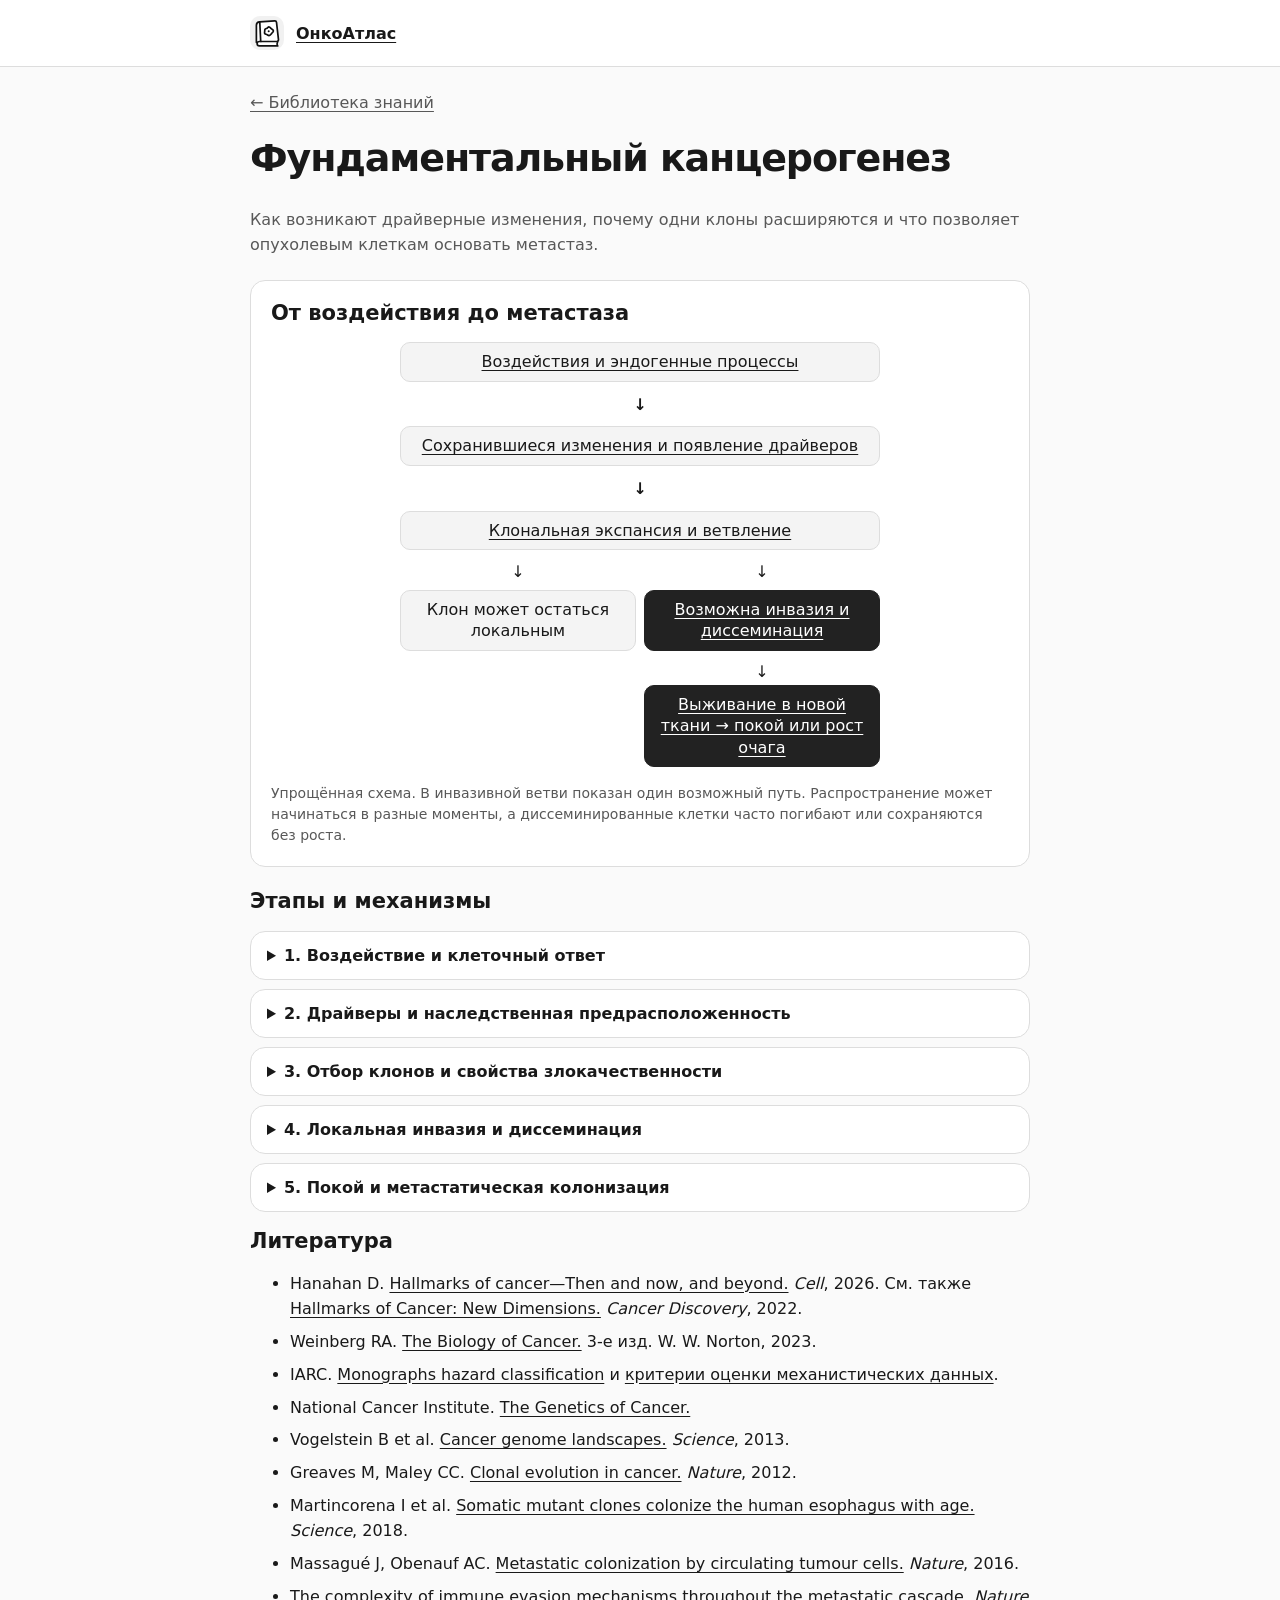
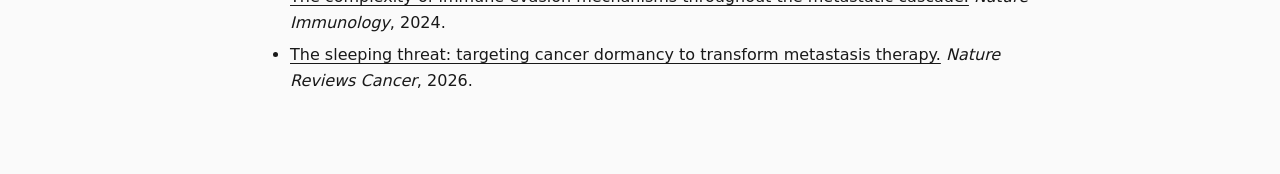
==== carcinogenesis.html @ 02eb1ab1 "Add a visual foundational carcinogenesis module" ====
<!doctype html>
<html lang="ru">
<head>
  <meta charset="utf-8">
  <meta name="viewport" content="width=device-width, initial-scale=1">
  <title>Фундаментальный канцерогенез — ОнкоАтлас</title>
  <link rel="icon" type="image/svg+xml" href="./atlas-icon.svg">
  <style>
    :root{font-family:Inter,system-ui,-apple-system,Arial,sans-serif;background:#fafafa;color:#191919}
    *{box-sizing:border-box}
    body{margin:0}
    a{color:inherit;text-underline-offset:3px}
    header{background:#fff;border-bottom:1px solid #ddd}
    header div,main{width:min(820px,100%);margin:auto;padding:16px 20px}
    header div{display:flex;align-items:center;gap:12px;font-weight:750}
    main{padding-top:26px;padding-bottom:64px}
    h1{font-size:clamp(27px,5vw,38px);line-height:1.15;letter-spacing:-.03em}
    h2{font-size:21px}
    p,li{line-height:1.6}
    .back,.muted,figcaption{color:#585858}
    figure,details{background:#fff;border:1px solid #ddd;border-radius:15px}
    figure{margin:22px 0;padding:20px}
    figure h2{margin-top:0}
    .path,.branches{list-style:none;margin:0;padding:0;display:grid;justify-items:center;gap:10px}
    .path>li{width:min(100%,480px);text-align:center}
    .path>li+li::before{display:block;content:"↓";font-weight:bold;margin-bottom:9px}
    .node{display:block;background:#f4f4f4;border:1px solid #ddd;border-radius:10px;padding:8px 10px;line-height:1.35}
    .branches{grid-template-columns:1fr 1fr;gap:8px;margin-top:9px}
    .branches li{width:100%;display:grid;align-self:start}
    .branches li::before{content:"↓";margin-bottom:5px}
    .branch-next{margin-top:8px}
    .branches li:last-child .node{background:#222;color:#fff;border-color:#222}
    figcaption{margin-top:16px;font-size:.875rem;line-height:1.5}
    details{margin:9px 0}
    summary{cursor:pointer;padding:14px 16px;font-weight:720}
    details>div{padding:0 16px 14px}
    details p{margin-top:0}
    details[id]{scroll-margin-top:12px}
    .ref{font-size:.875rem;color:#4e4e4e}
    .references li{margin:.45em 0;overflow-wrap:anywhere}
    @media(max-width:480px){main,header div{padding-inline:14px}figure{padding:14px}.node{font-size:.875rem}}
  </style>
</head>
<body>
  <header><div><img src="./atlas-icon.svg" width="34" height="34" alt=""><a href="./index.html">ОнкоАтлас</a></div></header>
  <main>
    <a class="back" href="./learning-library.html">← Библиотека знаний</a>
    <h1>Фундаментальный канцерогенез</h1>
    <p class="muted">Как возникают драйверные изменения, почему одни клоны расширяются и что позволяет опухолевым клеткам основать метастаз.</p>

    <figure aria-labelledby="path-heading">
      <h2 id="path-heading">От воздействия до метастаза</h2>
      <ol class="path">
        <li><a class="node" href="#damage">Воздействия и эндогенные процессы</a></li>
        <li><a class="node" href="#drivers">Сохранившиеся изменения и появление драйверов</a></li>
        <li>
          <a class="node" href="#evolution">Клональная экспансия и ветвление</a>
          <ul class="branches" aria-label="Примеры разных исходов">
            <li><span class="node">Клон может остаться локальным</span></li>
            <li><a class="node" href="#invasion">Возможна инвазия и диссеминация</a><div class="branch-next" aria-hidden="true">↓</div><a class="node" href="#metastasis">Выживание в новой ткани → покой или рост очага</a></li>
          </ul>
        </li>
      </ol>
      <figcaption>Упрощённая схема. В инвазивной ветви показан один возможный путь. Распространение может начинаться в разные моменты, а диссеминированные клетки часто погибают или сохраняются без роста.</figcaption>
    </figure>

    <h2>Этапы и механизмы</h2>
    <details id="damage">
      <summary>1. Воздействие и клеточный ответ</summary>
      <div>
        <p>Табачные канцерогены могут образовывать аддукты ДНК, УФ-излучение — фотопродукты в ДНК. Источниками изменений также служат ошибки репликации и эндогенные повреждения. Хроническое воспаление может одновременно усиливать повреждение тканей и менять условия отбора клеток.</p>
        <p>Повреждение ДНК и мутация — разные события. Репарация может устранить повреждение, контрольные точки — остановить деление, а тяжёлый стресс — привести к старению клетки или её гибели. Мутация может закрепиться, если повреждение сохраняется до репликации или исправляется с ошибкой.</p>
        <p><strong>Как читать IARC.</strong> Группа отражает силу доказательств канцерогенности. Величину риска для конкретной экспозиции оценивают отдельно с учётом дозы, длительности и обстоятельств контакта.</p>
        <p class="ref">Источники <a href="#src-iarc">IARC</a>, <a href="#src-weinberg">Weinberg</a>.</p>
      </div>
    </details>
    <details id="drivers">
      <summary>2. Драйверы и наследственная предрасположенность</summary>
      <div>
        <p>Драйверное изменение способствует росту или выживанию клона в данном контексте. Пассажирское изменение накапливается вместе с ним без такого преимущества. Активирующие изменения в онкогенах, например <strong>KRAS</strong>, могут поддерживать пролиферацию. Утрата функций супрессоров, например <strong>TP53</strong>, ослабляет защитные клеточные ответы. Дефекты генов репарации, например компонентов <strong>MMR</strong>, могут увеличить вероятность накопления новых изменений.</p>
        <p>Драйверами могут быть точечные варианты, амплификации, делеции или перестройки. Устойчивые эпигенетические изменения тоже могут менять экспрессию генов: пример — сайленсинг <strong>MLH1</strong> при метилировании промотора. Герминальный патогенный вариант может давать предрасположенность, а последующие соматические события формируют конкретный опухолевый клон.</p>
        <p class="ref">Источники <a href="#src-nci">NCI</a>, <a href="#src-genomes">Vogelstein и соавт.</a>, <a href="#src-hanahan">Hanahan</a>.</p>
      </div>
    </details>
    <details id="evolution">
      <summary>3. Отбор клонов и свойства злокачественности</summary>
      <div>
        <p>Если изменение даёт преимущество в данной ткани, клон может расшириться. В его потомстве возникают новые варианты. Одни ветви сохраняются, другие увеличиваются или исчезают. Общие изменения образуют ствол дерева, а изменения отдельных субклонов — ветви. Даже гистологически нормальная ткань может содержать крупные мутантные клоны.</p>
        <p>Модель <em>Hallmarks of Cancer</em> описывает функции, которые поддерживают опухолевый рост. Среди них устойчивый пролиферативный сигнал, уклонение от супрессии роста и клеточной гибели, репликативное бессмертие, доступ к сосудам и уклонение от иммунного ответа. Геномная нестабильность, воспаление и клеточная пластичность могут способствовать появлению этих свойств. Их сочетание и порядок различаются между опухолями.</p>
        <p class="ref">Источники <a href="#src-clones">Greaves и Maley</a>, <a href="#src-normal">Martincorena и соавт.</a>, <a href="#src-hanahan">Hanahan</a>.</p>
      </div>
    </details>
    <details id="invasion">
      <summary>4. Локальная инвазия и диссеминация</summary>
      <div>
        <p>При инвазии эпителиальной опухоли клетки выходят за пределы базальной мембраны и мигрируют через строму поодиночке или группами. До инвазии в ряде эпителиальных опухолей можно морфологически выделить дисплазию и карциному in situ. Для других опухолей такая последовательность не универсальна. Вклад в инвазию вносят изменения адгезии, перестройка внеклеточного матрикса, взаимодействие с фибробластами и иммунными клетками. Частичные эпителиально-мезенхимальные состояния могут облегчать миграцию, при этом разные опухоли пользуются разными программами инвазии.</p>
        <p>Клетки или клеточные кластеры могут проникать в лимфатические и кровеносные сосуды. В циркуляции они сталкиваются с механическим стрессом, потерей контакта с матриксом и иммунным надзором. Выжившие клетки могут задержаться в сосудистом русле другого органа и выйти в ткань.</p>
        <p class="ref">Источники <a href="#src-hanahan">Hanahan</a>, <a href="#src-metastasis">Massagué и Obenauf</a>, <a href="#src-immune">обзор иммунного уклонения</a>.</p>
      </div>
    </details>
    <details id="metastasis">
      <summary>5. Покой и метастатическая колонизация</summary>
      <div>
        <p>Выход в ткань другого органа открывает следующий этап отбора. Выживание и рост зависят от совместимости опухолевой клетки с локальной нишей. На них влияют сигналы стромы, свойства матрикса, доступ к сосудам и иммунный ответ. Этим отчасти объясняется органотропность метастазов наряду с особенностями кровотока.</p>
        <p>Диссеминированная клетка может погибнуть, сохраняться в состоянии покоя или начать деление. При длительном сохранении очага покой может поддерживаться как остановкой деления отдельных клеток, так и равновесием между ростом и гибелью в микрометастазе. Клинически выявляемый метастаз формируется, когда потомство клеток способно устойчиво расти в новом органе.</p>
        <p class="ref">Источники <a href="#src-metastasis">Massagué и Obenauf</a>, <a href="#src-dormancy">Nature Reviews Cancer, 2026</a>.</p>
      </div>
    </details>

    <section class="references" aria-labelledby="sources">
      <h2 id="sources">Литература</h2>
      <ul>
        <li id="src-hanahan">Hanahan D. <a href="https://pubmed.ncbi.nlm.nih.gov/41616779/">Hallmarks of cancer—Then and now, and beyond.</a> <em>Cell</em>, 2026. См. также <a href="https://pubmed.ncbi.nlm.nih.gov/35022204/">Hallmarks of Cancer: New Dimensions.</a> <em>Cancer Discovery</em>, 2022.</li>
        <li id="src-weinberg">Weinberg RA. <a href="https://wwnorton.co.uk/books/9780393887587-the-biology-of-cancer-007c6d0d-a81d-4406-931a-054f546307d1">The Biology of Cancer.</a> 3-е изд. W. W. Norton, 2023.</li>
        <li id="src-iarc">IARC. <a href="https://www.iarc.who.int/infographics/iarc-monographs-classification/">Monographs hazard classification</a> и <a href="https://monographs.iarc.who.int/wp-content/uploads/2025/06/KCW-FINAL.pdf">критерии оценки механистических данных</a>.</li>
        <li id="src-nci">National Cancer Institute. <a href="https://www.cancer.gov/about-cancer/causes-prevention/genetics">The Genetics of Cancer.</a></li>
        <li id="src-genomes">Vogelstein B et al. <a href="https://pubmed.ncbi.nlm.nih.gov/23539594/">Cancer genome landscapes.</a> <em>Science</em>, 2013.</li>
        <li id="src-clones">Greaves M, Maley CC. <a href="https://www.nature.com/articles/nature10762">Clonal evolution in cancer.</a> <em>Nature</em>, 2012.</li>
        <li id="src-normal">Martincorena I et al. <a href="https://pmc.ncbi.nlm.nih.gov/articles/PMC6298579/">Somatic mutant clones colonize the human esophagus with age.</a> <em>Science</em>, 2018.</li>
        <li id="src-metastasis">Massagué J, Obenauf AC. <a href="https://www.nature.com/articles/nature17038">Metastatic colonization by circulating tumour cells.</a> <em>Nature</em>, 2016.</li>
        <li id="src-immune"><a href="https://www.nature.com/articles/s41590-024-01960-4">The complexity of immune evasion mechanisms throughout the metastatic cascade.</a> <em>Nature Immunology</em>, 2024.</li>
        <li id="src-dormancy"><a href="https://www.nature.com/articles/s41568-026-00928-w">The sleeping threat: targeting cancer dormancy to transform metastasis therapy.</a> <em>Nature Reviews Cancer</em>, 2026.</li>
      </ul>
    </section>
  </main>
  <script>
    function openLinkedModule() {
      const module = document.getElementById(location.hash.slice(1));
      if (module?.tagName === 'DETAILS') module.open = true;
    }
    window.addEventListener('hashchange', openLinkedModule);
    openLinkedModule();
  </script>
</body>
</html>
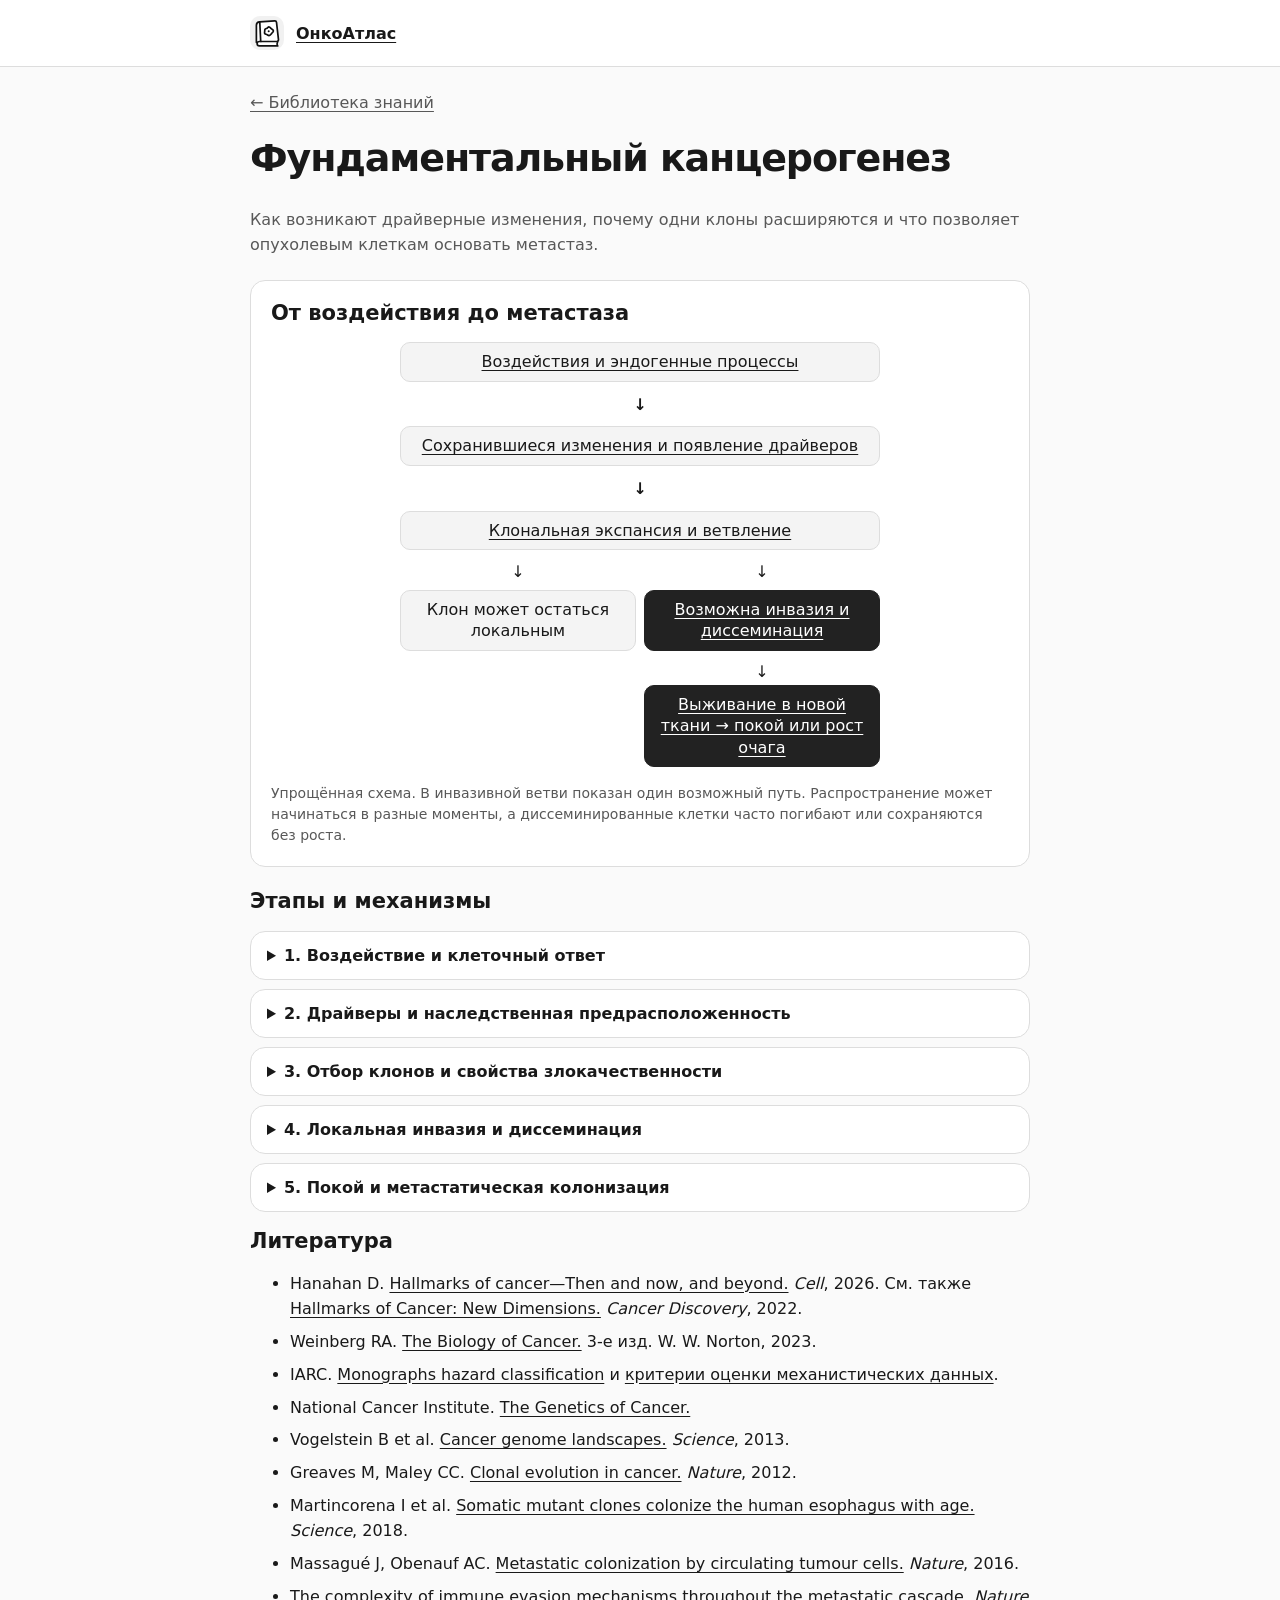
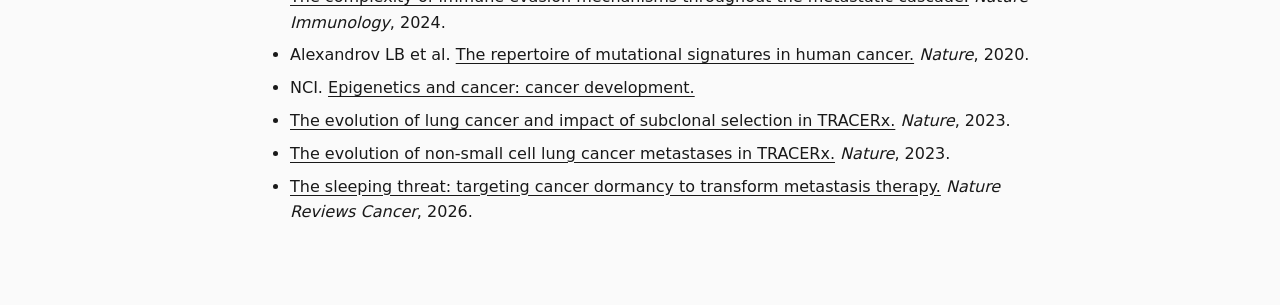
==== commit 39bc6432: "Deepen all five carcinogenesis modules" ====
--- a/carcinogenesis.html
+++ b/carcinogenesis.html
@@ -71,7 +71,11 @@
         <p>Табачные канцерогены могут образовывать аддукты ДНК, УФ-излучение — фотопродукты в ДНК. Источниками изменений также служат ошибки репликации и эндогенные повреждения. Хроническое воспаление может одновременно усиливать повреждение тканей и менять условия отбора клеток.</p>
         <p>Повреждение ДНК и мутация — разные события. Репарация может устранить повреждение, контрольные точки — остановить деление, а тяжёлый стресс — привести к старению клетки или её гибели. Мутация может закрепиться, если повреждение сохраняется до репликации или исправляется с ошибкой.</p>
         <p><strong>Как читать IARC.</strong> Группа отражает силу доказательств канцерогенности. Величину риска для конкретной экспозиции оценивают отдельно с учётом дозы, длительности и обстоятельств контакта.</p>
-        <p class="ref">Источники <a href="#src-iarc">IARC</a>, <a href="#src-weinberg">Weinberg</a>.</p>
+        <h3>От химического повреждения к мутационной подписи</h3>
+        <p>Повреждение ещё не меняет наследуемую последовательность. Например, УФ-излучение образует пиримидиновые димеры. Нуклеотидная эксцизионная репарация может удалить повреждённый участок. Если матрица остаётся повреждённой к моменту репликации, обход повреждения может закрепить замену нуклеотида. Избыток замен C→T в определённом контексте и двойных замен CC→TT характерен для УФ-ассоциированного мутагенеза. Мутационная подпись отражает совокупность событий во множестве участков генома. По одной замене обычно нельзя установить источник повреждения.</p>
+        <h3>Воздействие меняет и ткань</h3>
+        <p>Хроническое воспаление сочетает повреждение с повторной регенерацией. Активные формы кислорода могут повреждать ДНК, а сигналы воспалительных клеток влияют на выживание и пролиферацию окружающего эпителия. Поэтому один процесс способен влиять как на появление новых вариантов, так и на конкурентоспособность уже изменённых клеток. Похожие по последствиям геномные изменения могут возникать в разных условиях. Канцерогенез определяется сочетанием источников вариации, работы репарации, судьбы повреждённой клетки и тканевого контекста.</p>
+        <p class="ref">Источники <a href="#src-iarc">IARC</a>, <a href="#src-weinberg">Weinberg</a>, <a href="#src-signatures">Alexandrov и соавт.</a>.</p>
       </div>
     </details>
     <details id="drivers">
@@ -79,7 +83,11 @@
       <div>
         <p>Драйверное изменение способствует росту или выживанию клона в данном контексте. Пассажирское изменение накапливается вместе с ним без такого преимущества. Активирующие изменения в онкогенах, например <strong>KRAS</strong>, могут поддерживать пролиферацию. Утрата функций супрессоров, например <strong>TP53</strong>, ослабляет защитные клеточные ответы. Дефекты генов репарации, например компонентов <strong>MMR</strong>, могут увеличить вероятность накопления новых изменений.</p>
         <p>Драйверами могут быть точечные варианты, амплификации, делеции или перестройки. Устойчивые эпигенетические изменения тоже могут менять экспрессию генов: пример — сайленсинг <strong>MLH1</strong> при метилировании промотора. Герминальный патогенный вариант может давать предрасположенность, а последующие соматические события формируют конкретный опухолевый клон.</p>
-        <p class="ref">Источники <a href="#src-nci">NCI</a>, <a href="#src-genomes">Vogelstein и соавт.</a>, <a href="#src-hanahan">Hanahan</a>.</p>
+        <h3>Изменение функции и контекст</h3>
+        <p>Для активирующего онкогенного варианта иногда достаточно одной изменённой копии гена. Для ряда супрессоров типична утрата обеих функциональных копий, например вследствие сочетания мутации с потерей второго аллеля. Это частая модель, у которой есть исключения, включая гаплонедостаточность и доминантно-негативные эффекты. Герминальный вариант одного аллеля может предшествовать дополнительному соматическому событию в отдельной клетке. При дефекте MMR накапливаются ошибки, включая изменения длины коротких повторов, что проявляется микросателлитной нестабильностью.</p>
+        <h3>Пример. Колоректальная аденома</h3>
+        <p>В классическом аденомно-карциномном пути изменение APC ослабляет контроль WNT/β-катенина и способствует формированию аденомы. Изменения KRAS могут поддержать рост отдельных клонов, а поздняя утрата контроля через TP53 часто ассоциирована с переходом к карциноме. Это модель одного пути. Существуют другие траектории, включая зубчатый путь, при котором могут сочетаться активация BRAF и аберрантное метилирование. В разных опухолях один и тот же ген может подвергаться разным изменениям, поэтому роль конкретного варианта оценивают с учётом его функции и ткани происхождения.</p>
+        <p class="ref">Источники <a href="#src-nci">NCI</a>, <a href="#src-genomes">Vogelstein и соавт.</a>, <a href="#src-hanahan">Hanahan</a>, <a href="#src-crc">NCI, модель колоректального канцерогенеза</a>.</p>
       </div>
     </details>
     <details id="evolution">
@@ -87,7 +95,11 @@
       <div>
         <p>Если изменение даёт преимущество в данной ткани, клон может расшириться. В его потомстве возникают новые варианты. Одни ветви сохраняются, другие увеличиваются или исчезают. Общие изменения образуют ствол дерева, а изменения отдельных субклонов — ветви. Даже гистологически нормальная ткань может содержать крупные мутантные клоны.</p>
         <p>Модель <em>Hallmarks of Cancer</em> описывает функции, которые поддерживают опухолевый рост. Среди них устойчивый пролиферативный сигнал, уклонение от супрессии роста и клеточной гибели, репликативное бессмертие, доступ к сосудам и уклонение от иммунного ответа. Геномная нестабильность, воспаление и клеточная пластичность могут способствовать появлению этих свойств. Их сочетание и порядок различаются между опухолями.</p>
-        <p class="ref">Источники <a href="#src-clones">Greaves и Maley</a>, <a href="#src-normal">Martincorena и соавт.</a>, <a href="#src-hanahan">Hanahan</a>.</p>
+        <h3>Что формирует неоднородность</h3>
+        <p>Клональная экспансия увеличивает число клеток, в которых могут возникать новые варианты. При ветвящейся эволюции несколько субклонов сосуществуют и конкурируют. Состав разных участков опухоли может отличаться, поскольку доступ к кислороду, строме и иммунным клеткам неодинаков. Наряду с отбором частоты вариантов меняются вследствие случайного дрейфа и резких сокращений численности популяции. Поэтому распространённость варианта сама по себе не доказывает, что он обеспечил преимущество. Мультирегионное секвенирование помогает отличить изменения, общие для нескольких участков, от обнаруживаемых только в части образцов.</p>
+        <h3>Генотип и состояние клетки</h3>
+        <p>Клетки одного субклона могут различаться по экспрессии генов и способности делиться или мигрировать. Гипоксия, воспалительные сигналы и контакт со стромой способны изменять клеточное состояние без появления новой мутации. Эта пластичность дополняет генетическую гетерогенность. В результате полезное в одной нише свойство может оказаться нейтральным или неблагоприятным в другой. Свойства злокачественности складываются из взаимодействия нескольких клеточных программ, а также из вклада окружающих клеток.</p>
+        <p class="ref">Источники <a href="#src-clones">Greaves и Maley</a>, <a href="#src-normal">Martincorena и соавт.</a>, <a href="#src-hanahan">Hanahan</a>, <a href="#src-tracerx">TRACERx</a>.</p>
       </div>
     </details>
     <details id="invasion">
@@ -95,6 +107,10 @@
       <div>
         <p>При инвазии эпителиальной опухоли клетки выходят за пределы базальной мембраны и мигрируют через строму поодиночке или группами. До инвазии в ряде эпителиальных опухолей можно морфологически выделить дисплазию и карциному in situ. Для других опухолей такая последовательность не универсальна. Вклад в инвазию вносят изменения адгезии, перестройка внеклеточного матрикса, взаимодействие с фибробластами и иммунными клетками. Частичные эпителиально-мезенхимальные состояния могут облегчать миграцию, при этом разные опухоли пользуются разными программами инвазии.</p>
         <p>Клетки или клеточные кластеры могут проникать в лимфатические и кровеносные сосуды. В циркуляции они сталкиваются с механическим стрессом, потерей контакта с матриксом и иммунным надзором. Выжившие клетки могут задержаться в сосудистом русле другого органа и выйти в ткань.</p>
+        <h3>Пересечение тканевых и сосудистых границ</h3>
+        <p>Инвазивная клетка должна изменить взаимодействие с соседями и с матриксом. В одних случаях клетки мигрируют поодиночке, в других сохраняют часть межклеточных контактов и движутся коллективно. Опухолевые и стромальные клетки могут перестраивать матрикс, создавая участки, по которым легче перемещаться. Изменения межклеточной адгезии могут быть частичными и обратимыми. Универсального требования пройти полную эпителиально-мезенхимальную трансформацию для всех опухолей нет.</p>
+        <h3>От интравазации до выхода в орган</h3>
+        <p>Интравазация — попадание в просвет сосуда. После неё клетки должны пережить циркуляцию, прикрепиться в новом сосудистом русле и в ряде случаев пересечь эндотелий, то есть экстравазировать. Клеточные кластеры встречаются реже одиночных циркулирующих клеток, но в ряде моделей имеют повышенный метастатический потенциал. Диссеминация может происходить и по поверхности серозных полостей, например при транскоэломическом распространении. Наличие опухолевых клеток в крови или в отдалённой ткани отражает прохождение части каскада. Следующий барьер — длительное выживание и рост в чужой ткани.</p>
         <p class="ref">Источники <a href="#src-hanahan">Hanahan</a>, <a href="#src-metastasis">Massagué и Obenauf</a>, <a href="#src-immune">обзор иммунного уклонения</a>.</p>
       </div>
     </details>
@@ -103,7 +119,11 @@
       <div>
         <p>Выход в ткань другого органа открывает следующий этап отбора. Выживание и рост зависят от совместимости опухолевой клетки с локальной нишей. На них влияют сигналы стромы, свойства матрикса, доступ к сосудам и иммунный ответ. Этим отчасти объясняется органотропность метастазов наряду с особенностями кровотока.</p>
         <p>Диссеминированная клетка может погибнуть, сохраняться в состоянии покоя или начать деление. При длительном сохранении очага покой может поддерживаться как остановкой деления отдельных клеток, так и равновесием между ростом и гибелью в микрометастазе. Клинически выявляемый метастаз формируется, когда потомство клеток способно устойчиво расти в новом органе.</p>
-        <p class="ref">Источники <a href="#src-metastasis">Massagué и Obenauf</a>, <a href="#src-dormancy">Nature Reviews Cancer, 2026</a>.</p>
+        <h3>Почему метастазы растут в определённых органах</h3>
+        <p>Распределение метастазов зависит как от путей оттока, так и от условий роста в органе. Например, венозный отток от значительной части кишечника через воротную вену увеличивает вероятность попадания клеток в печень. Однако сосудистая доставка сама по себе не гарантирует очаг. Выживание определяется доступностью местных сигналов, питанием и способностью взаимодействовать с матриксом и иммунными клетками. В некоторых опухолях первичный очаг выделяет факторы, способные предварительно менять свойства отдалённой ткани. Значение такого эффекта зависит от опухоли и органа.</p>
+        <h3>Что следует из длительного покоя</h3>
+        <p>Остановка деления отдельной клетки отличается от стабильного размера микроскопического очага. Во втором случае часть клеток может делиться, пока их прирост компенсируется гибелью или ограничивается иммунным ответом и кровоснабжением. Изменения ниши могут способствовать выходу из покоя. Сравнение первичной опухоли и метастазов показывает разные эволюционные сценарии: очаг может возникнуть от одного или нескольких субклонов, а его потомки продолжают изменяться. Геномное сходство между очагами позволяет реконструировать их родство, но само по себе не устанавливает точный момент диссеминации.</p>
+        <p class="ref">Источники <a href="#src-metastasis">Massagué и Obenauf</a>, <a href="#src-dormancy">Nature Reviews Cancer, 2026</a>, <a href="#src-tracerx-met">TRACERx, метастатическая эволюция</a>.</p>
       </div>
     </details>
 
@@ -119,6 +139,10 @@
         <li id="src-normal">Martincorena I et al. <a href="https://pmc.ncbi.nlm.nih.gov/articles/PMC6298579/">Somatic mutant clones colonize the human esophagus with age.</a> <em>Science</em>, 2018.</li>
         <li id="src-metastasis">Massagué J, Obenauf AC. <a href="https://www.nature.com/articles/nature17038">Metastatic colonization by circulating tumour cells.</a> <em>Nature</em>, 2016.</li>
         <li id="src-immune"><a href="https://www.nature.com/articles/s41590-024-01960-4">The complexity of immune evasion mechanisms throughout the metastatic cascade.</a> <em>Nature Immunology</em>, 2024.</li>
+        <li id="src-signatures">Alexandrov LB et al. <a href="https://www.nature.com/articles/s41586-020-1943-3">The repertoire of mutational signatures in human cancer.</a> <em>Nature</em>, 2020.</li>
+        <li id="src-crc">NCI. <a href="https://www.cancer.gov/grants-training/training/resources-trainees/courses-fellowships/2021-epigenetics-and-cancer">Epigenetics and cancer: cancer development.</a></li>
+        <li id="src-tracerx"><a href="https://www.nature.com/articles/s41586-023-05783-5">The evolution of lung cancer and impact of subclonal selection in TRACERx.</a> <em>Nature</em>, 2023.</li>
+        <li id="src-tracerx-met"><a href="https://www.nature.com/articles/s41586-023-05729-x">The evolution of non-small cell lung cancer metastases in TRACERx.</a> <em>Nature</em>, 2023.</li>
         <li id="src-dormancy"><a href="https://www.nature.com/articles/s41568-026-00928-w">The sleeping threat: targeting cancer dormancy to transform metastasis therapy.</a> <em>Nature Reviews Cancer</em>, 2026.</li>
       </ul>
     </section>
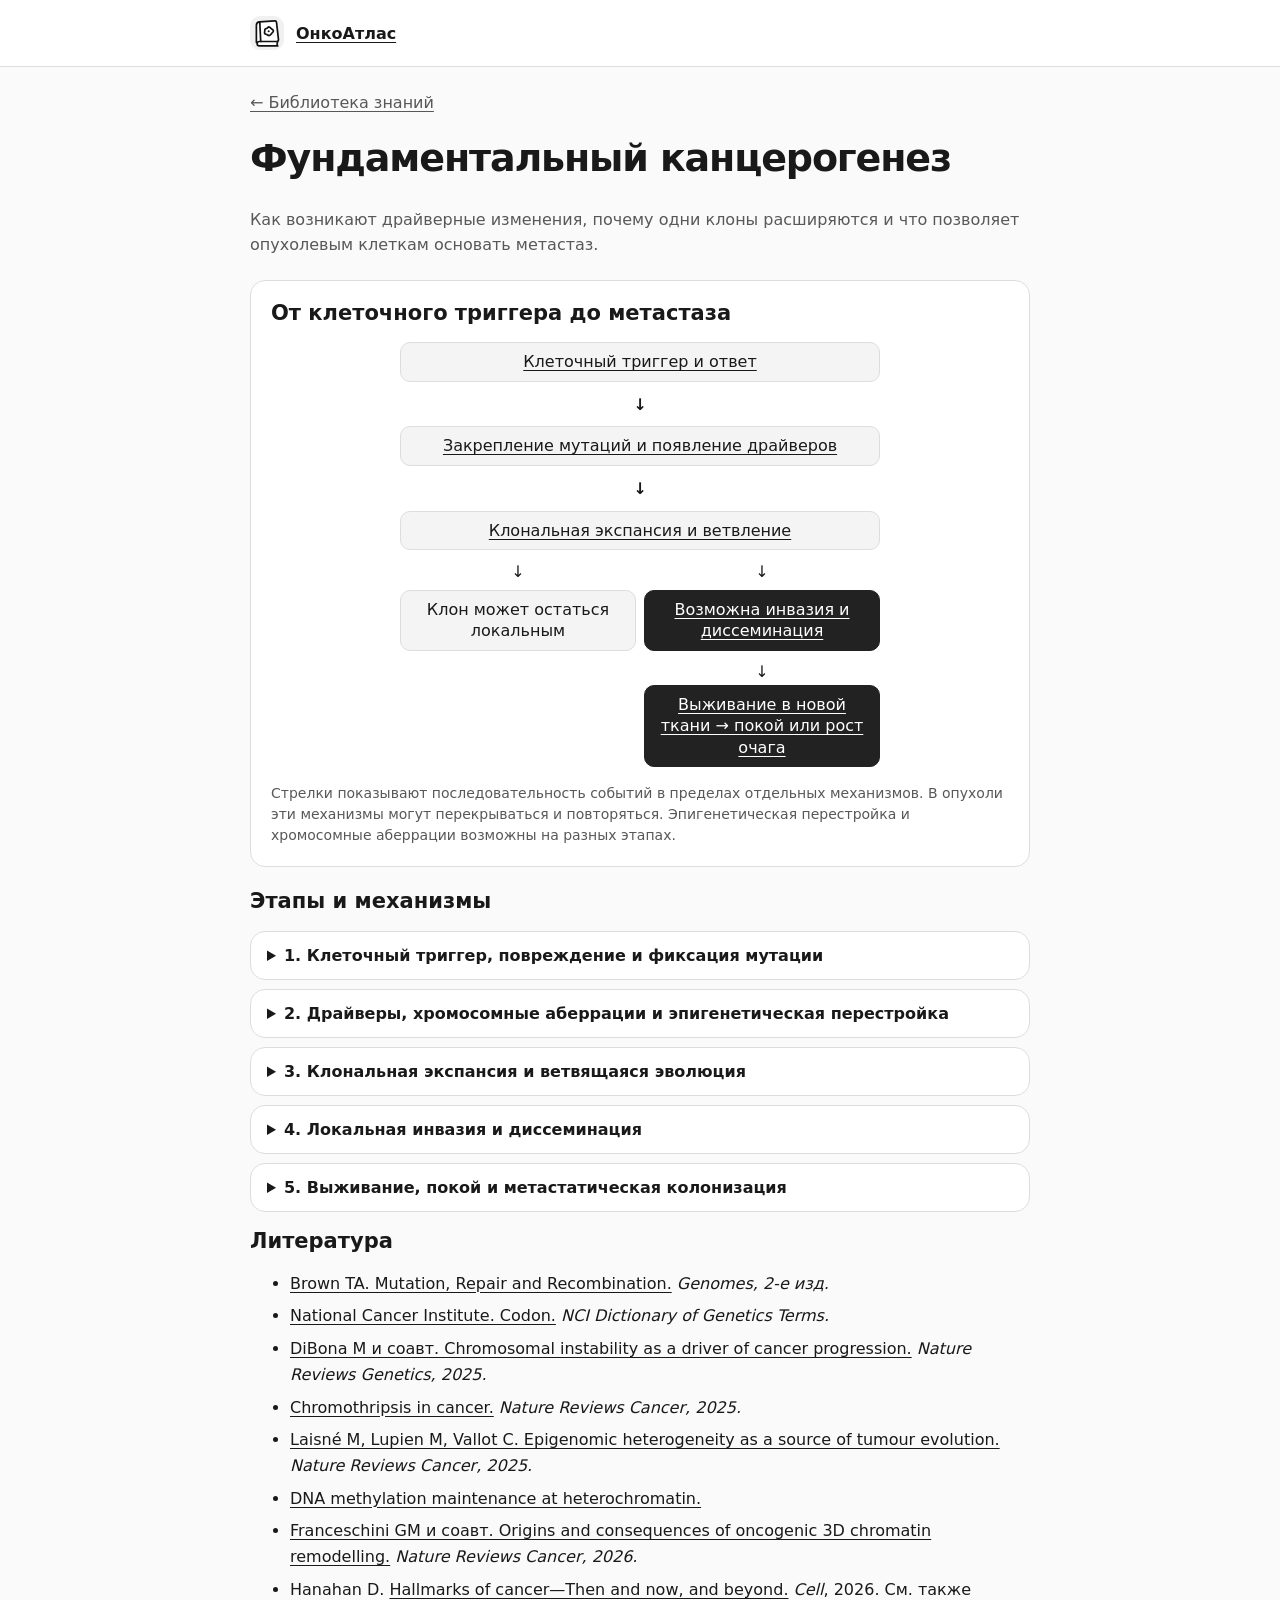
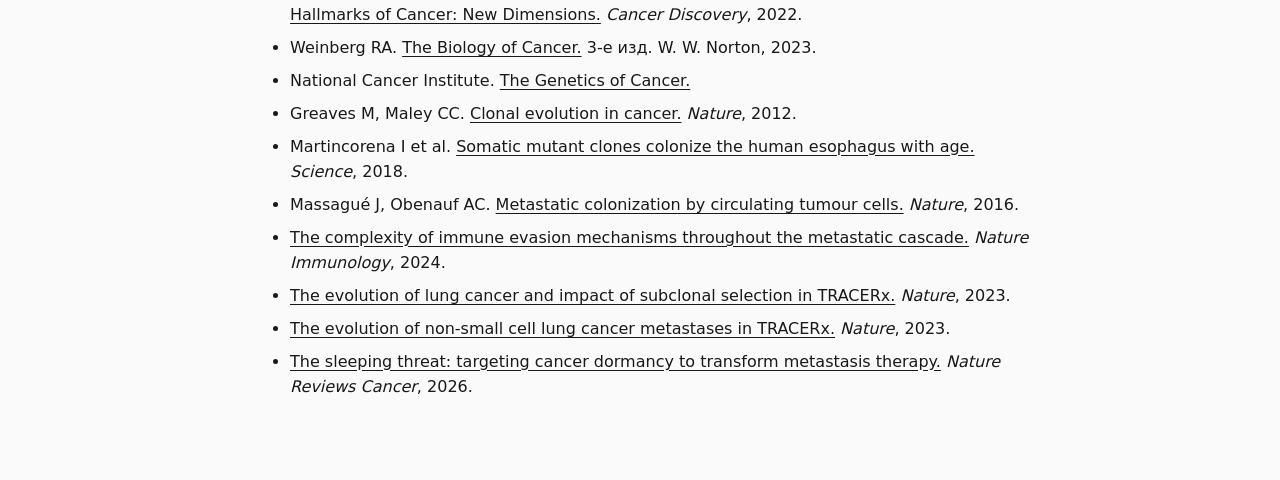
==== commit 97accaf2: "Expand and restructure the carcinogenesis chapter" ====
--- a/carcinogenesis.html
+++ b/carcinogenesis.html
@@ -36,6 +36,10 @@
     details>div{padding:0 16px 14px}
     details p{margin-top:0}
     details[id]{scroll-margin-top:12px}
+    .steps{padding-left:1.45rem}
+    .steps>li{margin-bottom:.85rem}
+    .steps>li::marker{font-weight:700}
+    .key-event{background:#f4f4f4;border-left:3px solid #333;padding:10px 12px}
     .ref{font-size:.875rem;color:#4e4e4e}
     .references li{margin:.45em 0;overflow-wrap:anywhere}
     @media(max-width:480px){main,header div{padding-inline:14px}figure{padding:14px}.node{font-size:.875rem}}
@@ -49,10 +53,10 @@
     <p class="muted">Как возникают драйверные изменения, почему одни клоны расширяются и что позволяет опухолевым клеткам основать метастаз.</p>
 
     <figure aria-labelledby="path-heading">
-      <h2 id="path-heading">От воздействия до метастаза</h2>
+      <h2 id="path-heading">От клеточного триггера до метастаза</h2>
       <ol class="path">
-        <li><a class="node" href="#damage">Воздействия и эндогенные процессы</a></li>
-        <li><a class="node" href="#drivers">Сохранившиеся изменения и появление драйверов</a></li>
+        <li><a class="node" href="#damage">Клеточный триггер и ответ</a></li>
+        <li><a class="node" href="#drivers">Закрепление мутаций и появление драйверов</a></li>
         <li>
           <a class="node" href="#evolution">Клональная экспансия и ветвление</a>
           <ul class="branches" aria-label="Примеры разных исходов">
@@ -61,86 +65,119 @@
           </ul>
         </li>
       </ol>
-      <figcaption>Упрощённая схема. В инвазивной ветви показан один возможный путь. Распространение может начинаться в разные моменты, а диссеминированные клетки часто погибают или сохраняются без роста.</figcaption>
+      <figcaption>Стрелки показывают последовательность событий в пределах отдельных механизмов. В опухоли эти механизмы могут перекрываться и повторяться. Эпигенетическая перестройка и хромосомные аберрации возможны на разных этапах.</figcaption>
     </figure>
 
     <h2>Этапы и механизмы</h2>
     <details id="damage">
-      <summary>1. Воздействие и клеточный ответ</summary>
+      <summary>1. Клеточный триггер, повреждение и фиксация мутации</summary>
       <div>
-        <p>Табачные канцерогены могут образовывать аддукты ДНК, УФ-излучение — фотопродукты в ДНК. Источниками изменений также служат ошибки репликации и эндогенные повреждения. Хроническое воспаление может одновременно усиливать повреждение тканей и менять условия отбора клеток.</p>
-        <p>Повреждение ДНК и мутация — разные события. Репарация может устранить повреждение, контрольные точки — остановить деление, а тяжёлый стресс — привести к старению клетки или её гибели. Мутация может закрепиться, если повреждение сохраняется до репликации или исправляется с ошибкой.</p>
-        <p><strong>Как читать IARC.</strong> Группа отражает силу доказательств канцерогенности. Величину риска для конкретной экспозиции оценивают отдельно с учётом дозы, длительности и обстоятельств контакта.</p>
-        <h3>От химического повреждения к мутационной подписи</h3>
-        <p>Повреждение ещё не меняет наследуемую последовательность. Например, УФ-излучение образует пиримидиновые димеры. Нуклеотидная эксцизионная репарация может удалить повреждённый участок. Если матрица остаётся повреждённой к моменту репликации, обход повреждения может закрепить замену нуклеотида. Избыток замен C→T в определённом контексте и двойных замен CC→TT характерен для УФ-ассоциированного мутагенеза. Мутационная подпись отражает совокупность событий во множестве участков генома. По одной замене обычно нельзя установить источник повреждения.</p>
-        <h3>Воздействие меняет и ткань</h3>
-        <p>Хроническое воспаление сочетает повреждение с повторной регенерацией. Активные формы кислорода могут повреждать ДНК, а сигналы воспалительных клеток влияют на выживание и пролиферацию окружающего эпителия. Поэтому один процесс способен влиять как на появление новых вариантов, так и на конкурентоспособность уже изменённых клеток. Похожие по последствиям геномные изменения могут возникать в разных условиях. Канцерогенез определяется сочетанием источников вариации, работы репарации, судьбы повреждённой клетки и тканевого контекста.</p>
-        <p class="ref">Источники <a href="#src-iarc">IARC</a>, <a href="#src-weinberg">Weinberg</a>, <a href="#src-signatures">Alexandrov и соавт.</a>.</p>
+        <p class="key-event"><strong>Ключевое событие.</strong> Изменённая последовательность ДНК становится наследуемой при делении клетки.</p>
+        <ol class="steps">
+          <li><strong>Первичное нарушение.</strong> Под клеточным триггером здесь понимается исходное нарушение, меняющее состояние клетки или её тканевой ниши. На уровне генома возможны повреждение основания, разрыв цепи или ошибка копирования ДНК. Изменение состояния клетки может также начаться с перестройки регуляции генов при прежней последовательности ДНК.</li>
+          <li><strong>Защитный ответ.</strong> Клетка распознаёт повреждение и может временно остановить клеточный цикл. Тип повреждения определяет путь репарации. Успешная репарация восстанавливает последовательность. При сохраняющемся стрессе возможны длительная остановка деления, клеточное старение или гибель.</li>
+          <li><strong>Ошибка переживает репарацию.</strong> При копировании ДНК полимераза может вставить неверный нуклеотид. Многие такие ошибки удаляет её корректирующая активность. Оставшиеся ошибочные пары может исправить система репарации неспаренных оснований (MMR). При копировании повреждённой матрицы репликация может остановиться либо продолжиться с обходом повреждения, иногда с появлением ошибки.</li>
+          <li><strong>Фиксация замены.</strong> Если неспаренные основания сохраняются до следующей репликации, каждая из двух цепей служит самостоятельной матрицей. Из цепи с ошибочно вставленным нуклеотидом может получиться дуплекс с новой комплементарной парой. Например, исходная пара G:C через промежуточную G:T может дать одну молекулу с G:C и одну с A:T. В последней замена уже записана в обеих цепях и копируется при дальнейших делениях. Это один путь фиксации точечной замены. При ошибочном соединении разрывов наследуемое изменение может возникнуть непосредственно в ходе репарации.</li>
+          <li><strong>Последствие для кодона.</strong> В кодирующей области фиксированное изменение ДНК отражается в последовательности мРНК. Рибосома читает её тройками нуклеотидов. Например, замена GAG → GTG в кодирующей цепи ДНК даёт GAG → GUG в мРНК и меняет глутамат на валин. Замена может сохранить аминокислоту, изменить её или создать преждевременный стоп-кодон. Вставка или делеция в кодирующей области со сдвигом рамки меняет чтение последующих кодонов. Фиксация происходит в ДНК независимо от того, расположен вариант внутри кодона, в регуляторной области или в другом участке генома.</li>
+        </ol>
+        <h3>Два смысла закрепления</h3>
+        <p>На молекулярном уровне фиксируется последовательность в конкретной молекуле ДНК. На уровне ткани меняется доля клеток, несущих эту последовательность. Вариант может сохраниться в нескольких потомках и исчезнуть при гибели этой линии. Если он возник в клетке, способной долго поддерживать потомство, у него больше возможностей остаться в ткани. Для последующего обнаружения варианта важна численность клона и то, из какого участка взят образец.</p>
+        <p class="ref">Источники <a href="#src-repair">NCBI Bookshelf, репликация и репарация</a>, <a href="#src-codon">NCI, генетический код</a>, <a href="#src-weinberg">Weinberg</a>.</p>
       </div>
     </details>
     <details id="drivers">
-      <summary>2. Драйверы и наследственная предрасположенность</summary>
+      <summary>2. Драйверы, хромосомные аберрации и эпигенетическая перестройка</summary>
       <div>
-        <p>Драйверное изменение способствует росту или выживанию клона в данном контексте. Пассажирское изменение накапливается вместе с ним без такого преимущества. Активирующие изменения в онкогенах, например <strong>KRAS</strong>, могут поддерживать пролиферацию. Утрата функций супрессоров, например <strong>TP53</strong>, ослабляет защитные клеточные ответы. Дефекты генов репарации, например компонентов <strong>MMR</strong>, могут увеличить вероятность накопления новых изменений.</p>
-        <p>Драйверами могут быть точечные варианты, амплификации, делеции или перестройки. Устойчивые эпигенетические изменения тоже могут менять экспрессию генов: пример — сайленсинг <strong>MLH1</strong> при метилировании промотора. Герминальный патогенный вариант может давать предрасположенность, а последующие соматические события формируют конкретный опухолевый клон.</p>
-        <h3>Изменение функции и контекст</h3>
-        <p>Для активирующего онкогенного варианта иногда достаточно одной изменённой копии гена. Для ряда супрессоров типична утрата обеих функциональных копий, например вследствие сочетания мутации с потерей второго аллеля. Это частая модель, у которой есть исключения, включая гаплонедостаточность и доминантно-негативные эффекты. Герминальный вариант одного аллеля может предшествовать дополнительному соматическому событию в отдельной клетке. При дефекте MMR накапливаются ошибки, включая изменения длины коротких повторов, что проявляется микросателлитной нестабильностью.</p>
-        <h3>Пример. Колоректальная аденома</h3>
-        <p>В классическом аденомно-карциномном пути изменение APC ослабляет контроль WNT/β-катенина и способствует формированию аденомы. Изменения KRAS могут поддержать рост отдельных клонов, а поздняя утрата контроля через TP53 часто ассоциирована с переходом к карциноме. Это модель одного пути. Существуют другие траектории, включая зубчатый путь, при котором могут сочетаться активация BRAF и аберрантное метилирование. В разных опухолях один и тот же ген может подвергаться разным изменениям, поэтому роль конкретного варианта оценивают с учётом его функции и ткани происхождения.</p>
-        <p class="ref">Источники <a href="#src-nci">NCI</a>, <a href="#src-genomes">Vogelstein и соавт.</a>, <a href="#src-hanahan">Hanahan</a>, <a href="#src-crc">NCI, модель колоректального канцерогенеза</a>.</p>
+        <p class="key-event"><strong>Ключевое событие.</strong> Изменение становится драйвером, когда его функциональный эффект даёт клеткам преимущество в данном тканевом контексте.</p>
+        <ol class="steps">
+          <li><strong>Появление вариантов разных масштабов.</strong> Помимо точечных замен и коротких вставок или делеций возникают хромосомные аберрации. Структурные изменения включают делеции, дупликации, амплификации, инверсии и транслокации. Численные изменения включают приобретение или потерю отдельных хромосом (анеуплоидию). Хромосомная нестабильность означает повышенную частоту новых изменений, тогда как анеуплоидия описывает состояние набора хромосом в конкретной клетке.</li>
+          <li><strong>Формирование аберрации.</strong> Двунитевые разрывы ДНК или срыв репликации могут создать фрагменты, которые при ошибочном соединении формируют новые стыки. Ошибка расхождения хромосом даёт дочерним клеткам разное число копий. Отставшая хромосома иногда оказывается в микроядре, где нарушение репликации и повреждение ДНК могут привести к фрагментации. Сборка фрагментов в новом порядке может дать хромотрипсис — множество перестроек, возникших за один эпизод.</li>
+          <li><strong>Изменение дозы или функции гена.</strong> Делеция может удалить рабочий аллель супрессора, амплификация — увеличить число копий онкогена, а транслокация — образовать химерный ген или поместить ген рядом с регуляторным элементом, меняющим его экспрессию. При потере гетерозиготности клетка утрачивает один из различавшихся аллелей в данном участке. Это возможно как при делеции, так и без изменения числа копий. У ряда супрессоров важна потеря обеих функциональных копий. При наследственной предрасположенности одна копия может быть изменена исходно, а вторая теряется или инактивируется соматически.</li>
+          <li><strong>Перестройка эпигенома.</strong> Метилирование ДНК, модификации гистонов и перестройка положения нуклеосом меняют доступность промоторов и энхансеров. В результате меняются набор активных генов и клеточное состояние. При делении часть этих состояний воспроизводится в потомстве. Например, DNMT1 при участии UHRF1 поддерживает метилирование CpG после репликации, добавляя метильные группы на новой цепи рядом с метилированными участками материнской цепи. Другие состояния зависят от сигналов ниши и могут обратимо меняться.</li>
+          <li><strong>Взаимное усиление генетических и эпигенетических изменений.</strong> Метилирование промотора <strong>MLH1</strong> может снизить его экспрессию и вызвать дефицит MMR. Тогда увеличивается вероятность сохранения ошибок репликации, в том числе изменений длины микросателлитов. В обратном направлении варианты в генах, регулирующих хроматин, способны менять доступность регуляторных участков и программу транскрипции.</li>
+          <li><strong>Функциональный отбор.</strong> Активация онкогена может усиливать сигнал деления, инактивация супрессора — ослаблять контроль роста, а дефект репарации — повышать темп накопления новых вариантов. Одни изменения становятся драйверами в данной ткани. Пассажирские варианты могут распространиться вместе с таким изменением, поскольку находятся в тех же клетках и наследуются их потомками.</li>
+        </ol>
+        <h3>Как различаются изменения последовательности и регуляции</h3>
+        <p>Утрата экспрессии гена может иметь несколько механизмов. При делеции удаляется часть последовательности или весь ген. При эпигенетическом выключении последовательность может сохраниться, а транскрипция снижается из-за изменения состояния промотора и окружающего хроматина. При перестройке генома может измениться трёхмерное соседство регуляторных участков. Например, энхансер может начать действовать на другой промотор. Тогда белок сохраняет прежнюю последовательность, а его количество или условия экспрессии меняются.</p>
+        <p>Эпигенетическая перестройка бывает неоднородной. В опухолевом геноме могут одновременно наблюдаться общее снижение метилирования в одних областях и локальное повышение метилирования в других. Функциональный эффект зависит от того, где расположено изменение и какие регуляторные элементы работают в этой клетке. При наследовании состояния через деления сохраняется программа экспрессии, а степень её устойчивости зависит от механизмов поддержания и сигналов ткани.</p>
+        <p class="ref">Источники <a href="#src-cin">DiBona и соавт.</a>, <a href="#src-chromo">обзор хромотрипсиса</a>, <a href="#src-epi">Laisné и соавт.</a>, <a href="#src-3d">Franceschini и соавт.</a>, <a href="#src-methylation">поддержание метилирования ДНК</a>, <a href="#src-nci">NCI</a>, <a href="#src-hanahan">Hanahan</a>.</p>
       </div>
     </details>
     <details id="evolution">
-      <summary>3. Отбор клонов и свойства злокачественности</summary>
+      <summary>3. Клональная экспансия и ветвящаяся эволюция</summary>
       <div>
-        <p>Если изменение даёт преимущество в данной ткани, клон может расшириться. В его потомстве возникают новые варианты. Одни ветви сохраняются, другие увеличиваются или исчезают. Общие изменения образуют ствол дерева, а изменения отдельных субклонов — ветви. Даже гистологически нормальная ткань может содержать крупные мутантные клоны.</p>
-        <p>Модель <em>Hallmarks of Cancer</em> описывает функции, которые поддерживают опухолевый рост. Среди них устойчивый пролиферативный сигнал, уклонение от супрессии роста и клеточной гибели, репликативное бессмертие, доступ к сосудам и уклонение от иммунного ответа. Геномная нестабильность, воспаление и клеточная пластичность могут способствовать появлению этих свойств. Их сочетание и порядок различаются между опухолями.</p>
+        <p class="key-event"><strong>Ключевое событие.</strong> Экспансия изменённой клеточной линии создаёт популяцию, внутри которой возникают и отбираются новые субклоны.</p>
+        <ol class="steps">
+          <li><strong>Расширение клона.</strong> Если потомки изменённой клетки чаще делятся, реже погибают или дольше удерживаются в нише, их доля может вырасти. В ткани при этом могут сосуществовать несколько независимо возникших клонов.</li>
+          <li><strong>Ветвление.</strong> В разных потомках возникают дополнительные варианты. Изменения, общие для обследованных опухолевых клеток, относят к стволу реконструированного дерева. Изменения отдельных субклонов формируют ветви. Вывод зависит от полноты отбора образцов.</li>
+          <li><strong>Отбор и дрейф.</strong> Пространственные различия снабжения кислородом и взаимодействия с иммунной системой создают разные условия отбора. Численность субклонов также меняется случайно, особенно при резком сокращении популяции.</li>
+          <li><strong>Формирование функций опухоли.</strong> В ходе роста могут сочетаться устойчивый пролиферативный сигнал, уклонение от гибели, поддержание теломер, метаболическая адаптация, использование сосудов и иммунное уклонение. Пластичность позволяет клеткам одного генотипа переходить между состояниями с разной пролиферативной и миграционной активностью.</li>
+        </ol>
         <h3>Что формирует неоднородность</h3>
         <p>Клональная экспансия увеличивает число клеток, в которых могут возникать новые варианты. При ветвящейся эволюции несколько субклонов сосуществуют и конкурируют. Состав разных участков опухоли может отличаться, поскольку доступ к кислороду, строме и иммунным клеткам неодинаков. Наряду с отбором частоты вариантов меняются вследствие случайного дрейфа и резких сокращений численности популяции. Поэтому распространённость варианта сама по себе не доказывает, что он обеспечил преимущество. Мультирегионное секвенирование помогает отличить изменения, общие для нескольких участков, от обнаруживаемых только в части образцов.</p>
         <h3>Генотип и состояние клетки</h3>
         <p>Клетки одного субклона могут различаться по экспрессии генов и способности делиться или мигрировать. Гипоксия, воспалительные сигналы и контакт со стромой способны изменять клеточное состояние без появления новой мутации. Эта пластичность дополняет генетическую гетерогенность. В результате полезное в одной нише свойство может оказаться нейтральным или неблагоприятным в другой. Свойства злокачественности складываются из взаимодействия нескольких клеточных программ, а также из вклада окружающих клеток.</p>
-        <p class="ref">Источники <a href="#src-clones">Greaves и Maley</a>, <a href="#src-normal">Martincorena и соавт.</a>, <a href="#src-hanahan">Hanahan</a>, <a href="#src-tracerx">TRACERx</a>.</p>
+        <h3>Что меняется при переходе от экспансии к прогрессии</h3>
+        <p>Преимущество, способствующее росту раннего клона, может сохраняться и в поздней опухоли. Для прогрессии могут потребоваться дополнительные функции, например способность переносить недостаток питания или выживать при потере контакта с привычным матриксом. Такие функции могут возникать в разных ветвях независимо. Это объясняет, почему эволюционно разные субклоны иногда приходят к сходному фенотипу.</p>
+        <p class="ref">Источники <a href="#src-clones">Greaves и Maley</a>, <a href="#src-normal">Martincorena и соавт.</a>, <a href="#src-tracerx">TRACERx</a>, <a href="#src-hanahan">Hanahan</a>, <a href="#src-epi">Laisné и соавт.</a>.</p>
       </div>
     </details>
     <details id="invasion">
       <summary>4. Локальная инвазия и диссеминация</summary>
       <div>
-        <p>При инвазии эпителиальной опухоли клетки выходят за пределы базальной мембраны и мигрируют через строму поодиночке или группами. До инвазии в ряде эпителиальных опухолей можно морфологически выделить дисплазию и карциному in situ. Для других опухолей такая последовательность не универсальна. Вклад в инвазию вносят изменения адгезии, перестройка внеклеточного матрикса, взаимодействие с фибробластами и иммунными клетками. Частичные эпителиально-мезенхимальные состояния могут облегчать миграцию, при этом разные опухоли пользуются разными программами инвазии.</p>
-        <p>Клетки или клеточные кластеры могут проникать в лимфатические и кровеносные сосуды. В циркуляции они сталкиваются с механическим стрессом, потерей контакта с матриксом и иммунным надзором. Выжившие клетки могут задержаться в сосудистом русле другого органа и выйти в ткань.</p>
+        <p class="key-event"><strong>Ключевое событие.</strong> Опухолевые клетки пересекают тканевую границу и получают доступ к путям распространения.</p>
+        <ol class="steps">
+          <li><strong>Выход в строму.</strong> Для эпителиальной опухоли локальная инвазия означает прохождение через базальную мембрану. Изменения адгезии, клеточной подвижности и внеклеточного матрикса позволяют клеткам перемещаться поодиночке или коллективно. Частичная эпителиально-мезенхимальная пластичность может облегчать этот переход.</li>
+          <li><strong>Интравазация.</strong> При сосудистом пути отдельные клетки или кластеры проникают в кровеносные или лимфатические сосуды. При транскоэломическом распространении клетки отсоединяются и распространяются по серозной полости.</li>
+          <li><strong>Выживание в пути.</strong> В кровотоке клетки сталкиваются с механической нагрузкой, иммунным надзором и потерей опоры на матрикс, которая способна вызвать аноикис — форму клеточной гибели. Состав кластера и взаимодействие с клетками крови могут менять шансы на выживание.</li>
+          <li><strong>Задержка и экстравазация.</strong> Выжившие клетки могут задержаться в сосудистом русле органа, взаимодействовать с эндотелием и выйти через сосудистую стенку. При распространении по серозной полости сопоставимый барьер — прикрепление к поверхности и внедрение в подлежащую ткань.</li>
+        </ol>
         <h3>Пересечение тканевых и сосудистых границ</h3>
         <p>Инвазивная клетка должна изменить взаимодействие с соседями и с матриксом. В одних случаях клетки мигрируют поодиночке, в других сохраняют часть межклеточных контактов и движутся коллективно. Опухолевые и стромальные клетки могут перестраивать матрикс, создавая участки, по которым легче перемещаться. Изменения межклеточной адгезии могут быть частичными и обратимыми. Универсального требования пройти полную эпителиально-мезенхимальную трансформацию для всех опухолей нет.</p>
         <h3>От интравазации до выхода в орган</h3>
         <p>Интравазация — попадание в просвет сосуда. После неё клетки должны пережить циркуляцию, прикрепиться в новом сосудистом русле и в ряде случаев пересечь эндотелий, то есть экстравазировать. Клеточные кластеры встречаются реже одиночных циркулирующих клеток, но в ряде моделей имеют повышенный метастатический потенциал. Диссеминация может происходить и по поверхности серозных полостей, например при транскоэломическом распространении. Наличие опухолевых клеток в крови или в отдалённой ткани отражает прохождение части каскада. Следующий барьер — длительное выживание и рост в чужой ткани.</p>
+        <h3>Почему этапы диссеминации различают</h3>
+        <p>Способность двигаться через строму, выдерживать циркуляцию и покидать сосуд зависит от разных клеточных свойств и взаимодействий с тканями. Клон, эффективно проходящий один барьер, может остановиться на следующем. После выхода из сосуда клетке предстоит образовать жизнеспособное потомство в новой нише, где условия отбора отличаются от условий в первичной опухоли.</p>
         <p class="ref">Источники <a href="#src-hanahan">Hanahan</a>, <a href="#src-metastasis">Massagué и Obenauf</a>, <a href="#src-immune">обзор иммунного уклонения</a>.</p>
       </div>
     </details>
     <details id="metastasis">
-      <summary>5. Покой и метастатическая колонизация</summary>
+      <summary>5. Выживание, покой и метастатическая колонизация</summary>
       <div>
-        <p>Выход в ткань другого органа открывает следующий этап отбора. Выживание и рост зависят от совместимости опухолевой клетки с локальной нишей. На них влияют сигналы стромы, свойства матрикса, доступ к сосудам и иммунный ответ. Этим отчасти объясняется органотропность метастазов наряду с особенностями кровотока.</p>
-        <p>Диссеминированная клетка может погибнуть, сохраняться в состоянии покоя или начать деление. При длительном сохранении очага покой может поддерживаться как остановкой деления отдельных клеток, так и равновесием между ростом и гибелью в микрометастазе. Клинически выявляемый метастаз формируется, когда потомство клеток способно устойчиво расти в новом органе.</p>
+        <p class="key-event"><strong>Ключевое событие.</strong> Клинически выявляемый метастаз формируется, когда диссеминированные клетки дают устойчиво растущее потомство в новом органе.</p>
+        <ol class="steps">
+          <li><strong>Адаптация к новой нише.</strong> Доставка клеток зависит от путей оттока и сосудистого русла. После попадания в орган важны доступность питательных веществ, сигналы стромы, адгезия к матриксу и местная иммунная реакция. Эти факторы вместе формируют органотропность.</li>
+          <li><strong>Гибель, покой или рост.</strong> Диссеминированные клетки могут погибнуть, остаться жизнеспособными в покое либо начать делиться. При клеточном покое отдельная клетка обратимо выходит из цикла. При покое микрометастаза размер популяции может оставаться стабильным за счёт равновесия деления и гибели клеток.</li>
+          <li><strong>Выход из покоя.</strong> Изменение матрикса и сигналов ниши может изменить состояние диссеминированной клетки. Выход из покоя в некоторых моделях сопровождается перестройкой хроматина и восстановлением пролиферативной программы. Сроки и механизмы различаются между опухолями и органами.</li>
+          <li><strong>Рост и дальнейшая эволюция.</strong> Для устойчивого роста очагу нужны снабжение и способность сохраняться под местным иммунным давлением. Метастаз может происходить от одной клеточной линии или от нескольких субклонов, а его популяция продолжает эволюционировать. Родство очагов реконструируют по общим вариантам и различиям между ними.</li>
+        </ol>
         <h3>Почему метастазы растут в определённых органах</h3>
         <p>Распределение метастазов зависит как от путей оттока, так и от условий роста в органе. Например, венозный отток от значительной части кишечника через воротную вену увеличивает вероятность попадания клеток в печень. Однако сосудистая доставка сама по себе не гарантирует очаг. Выживание определяется доступностью местных сигналов, питанием и способностью взаимодействовать с матриксом и иммунными клетками. В некоторых опухолях первичный очаг выделяет факторы, способные предварительно менять свойства отдалённой ткани. Значение такого эффекта зависит от опухоли и органа.</p>
         <h3>Что следует из длительного покоя</h3>
         <p>Остановка деления отдельной клетки отличается от стабильного размера микроскопического очага. Во втором случае часть клеток может делиться, пока их прирост компенсируется гибелью или ограничивается иммунным ответом и кровоснабжением. Изменения ниши могут способствовать выходу из покоя. Сравнение первичной опухоли и метастазов показывает разные эволюционные сценарии: очаг может возникнуть от одного или нескольких субклонов, а его потомки продолжают изменяться. Геномное сходство между очагами позволяет реконструировать их родство, но само по себе не устанавливает точный момент диссеминации.</p>
-        <p class="ref">Источники <a href="#src-metastasis">Massagué и Obenauf</a>, <a href="#src-dormancy">Nature Reviews Cancer, 2026</a>, <a href="#src-tracerx-met">TRACERx, метастатическая эволюция</a>.</p>
+        <h3>Смена требований к клетке после диссеминации</h3>
+        <p>Для миграции могут быть выгодны подвижность и временное снижение пролиферации. Для роста метастаза критично возобновить деление и поддерживать клеточную популяцию. Пластичность помогает части клеток менять эти свойства по мере перехода между нишами. В результате состав метастаза отражает и клональный отбор, и смену состояний клеток после их попадания в новый орган.</p>
+        <p class="ref">Источники <a href="#src-metastasis">Massagué и Obenauf</a>, <a href="#src-dormancy">Nature Reviews Cancer, 2026</a>, <a href="#src-tracerx-met">TRACERx</a>.</p>
       </div>
     </details>
 
     <section class="references" aria-labelledby="sources">
       <h2 id="sources">Литература</h2>
       <ul>
+        <li id="src-repair"><a href="https://www.ncbi.nlm.nih.gov/books/NBK21114/">Brown TA. Mutation, Repair and Recombination.</a> <em>Genomes, 2-е изд.</em></li>
+        <li id="src-codon"><a href="https://www.cancer.gov/publications/dictionaries/genetics-dictionary/def/codon">National Cancer Institute. Codon.</a> <em>NCI Dictionary of Genetics Terms.</em></li>
+        <li id="src-cin"><a href="https://www.nature.com/articles/s41576-024-00761-7">DiBona M и соавт. Chromosomal instability as a driver of cancer progression.</a> <em>Nature Reviews Genetics, 2025.</em></li>
+        <li id="src-chromo"><a href="https://www.nature.com/articles/s41568-024-00769-5">Chromothripsis in cancer.</a> <em>Nature Reviews Cancer, 2025.</em></li>
+        <li id="src-epi"><a href="https://www.nature.com/articles/s41568-024-00757-9">Laisné M, Lupien M, Vallot C. Epigenomic heterogeneity as a source of tumour evolution.</a> <em>Nature Reviews Cancer, 2025.</em></li>
+        <li id="src-methylation"><a href="https://pmc.ncbi.nlm.nih.gov/articles/PMC13742124/">DNA methylation maintenance at heterochromatin.</a></li>
+        <li id="src-3d"><a href="https://www.nature.com/articles/s41568-026-00969-1">Franceschini GM и соавт. Origins and consequences of oncogenic 3D chromatin remodelling.</a> <em>Nature Reviews Cancer, 2026.</em></li>
         <li id="src-hanahan">Hanahan D. <a href="https://pubmed.ncbi.nlm.nih.gov/41616779/">Hallmarks of cancer—Then and now, and beyond.</a> <em>Cell</em>, 2026. См. также <a href="https://pubmed.ncbi.nlm.nih.gov/35022204/">Hallmarks of Cancer: New Dimensions.</a> <em>Cancer Discovery</em>, 2022.</li>
         <li id="src-weinberg">Weinberg RA. <a href="https://wwnorton.co.uk/books/9780393887587-the-biology-of-cancer-007c6d0d-a81d-4406-931a-054f546307d1">The Biology of Cancer.</a> 3-е изд. W. W. Norton, 2023.</li>
-        <li id="src-iarc">IARC. <a href="https://www.iarc.who.int/infographics/iarc-monographs-classification/">Monographs hazard classification</a> и <a href="https://monographs.iarc.who.int/wp-content/uploads/2025/06/KCW-FINAL.pdf">критерии оценки механистических данных</a>.</li>
         <li id="src-nci">National Cancer Institute. <a href="https://www.cancer.gov/about-cancer/causes-prevention/genetics">The Genetics of Cancer.</a></li>
-        <li id="src-genomes">Vogelstein B et al. <a href="https://pubmed.ncbi.nlm.nih.gov/23539594/">Cancer genome landscapes.</a> <em>Science</em>, 2013.</li>
         <li id="src-clones">Greaves M, Maley CC. <a href="https://www.nature.com/articles/nature10762">Clonal evolution in cancer.</a> <em>Nature</em>, 2012.</li>
         <li id="src-normal">Martincorena I et al. <a href="https://pmc.ncbi.nlm.nih.gov/articles/PMC6298579/">Somatic mutant clones colonize the human esophagus with age.</a> <em>Science</em>, 2018.</li>
         <li id="src-metastasis">Massagué J, Obenauf AC. <a href="https://www.nature.com/articles/nature17038">Metastatic colonization by circulating tumour cells.</a> <em>Nature</em>, 2016.</li>
         <li id="src-immune"><a href="https://www.nature.com/articles/s41590-024-01960-4">The complexity of immune evasion mechanisms throughout the metastatic cascade.</a> <em>Nature Immunology</em>, 2024.</li>
-        <li id="src-signatures">Alexandrov LB et al. <a href="https://www.nature.com/articles/s41586-020-1943-3">The repertoire of mutational signatures in human cancer.</a> <em>Nature</em>, 2020.</li>
-        <li id="src-crc">NCI. <a href="https://www.cancer.gov/grants-training/training/resources-trainees/courses-fellowships/2021-epigenetics-and-cancer">Epigenetics and cancer: cancer development.</a></li>
         <li id="src-tracerx"><a href="https://www.nature.com/articles/s41586-023-05783-5">The evolution of lung cancer and impact of subclonal selection in TRACERx.</a> <em>Nature</em>, 2023.</li>
         <li id="src-tracerx-met"><a href="https://www.nature.com/articles/s41586-023-05729-x">The evolution of non-small cell lung cancer metastases in TRACERx.</a> <em>Nature</em>, 2023.</li>
         <li id="src-dormancy"><a href="https://www.nature.com/articles/s41568-026-00928-w">The sleeping threat: targeting cancer dormancy to transform metastasis therapy.</a> <em>Nature Reviews Cancer</em>, 2026.</li>
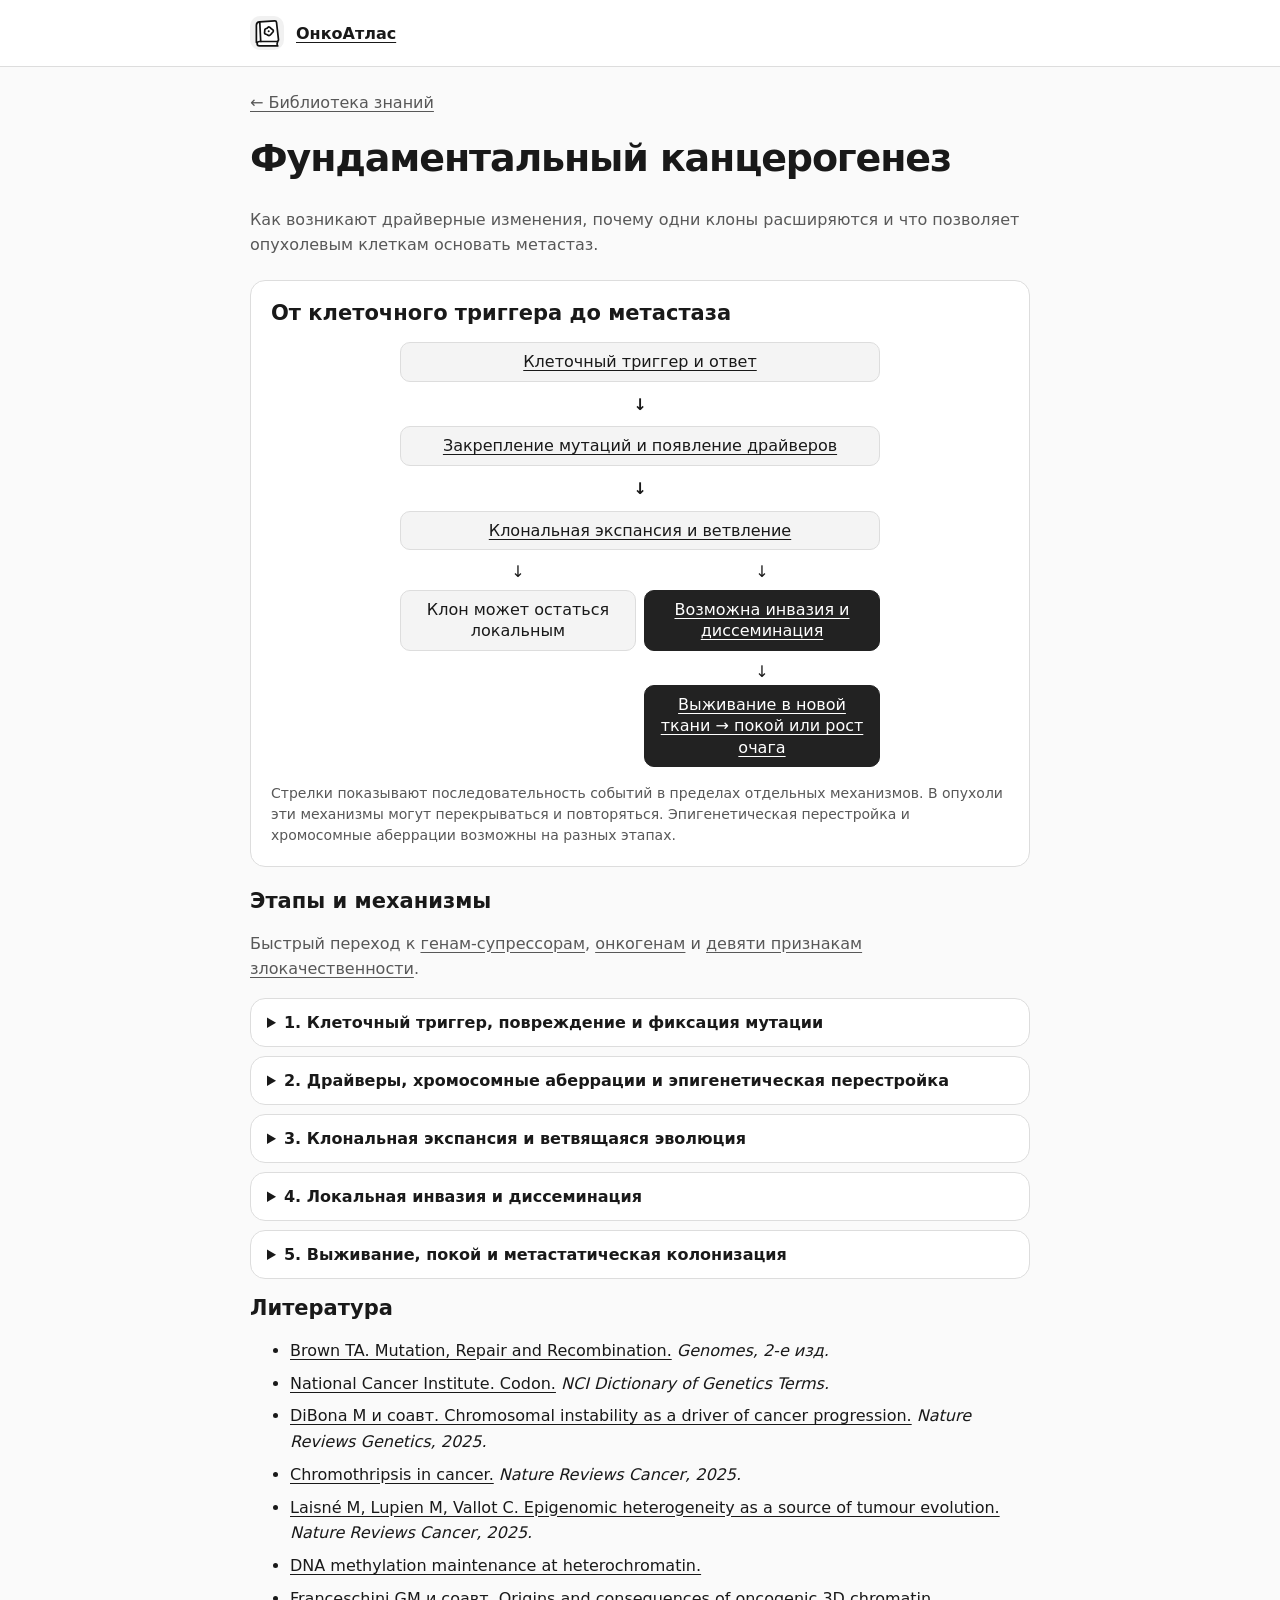
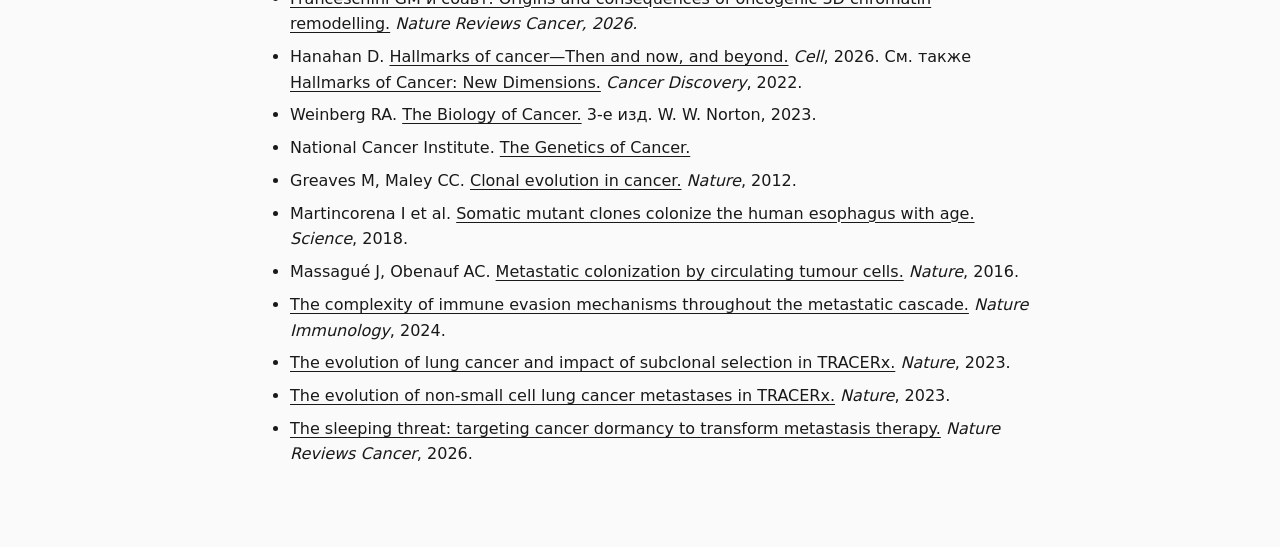
==== commit 6f1cace5: "Explain oncogenic signaling and all nine cancer hallmarks" ====
--- a/carcinogenesis.html
+++ b/carcinogenesis.html
@@ -40,6 +40,8 @@
     .steps>li{margin-bottom:.85rem}
     .steps>li::marker{font-weight:700}
     .key-event{background:#f4f4f4;border-left:3px solid #333;padding:10px 12px}
+    .hallmark{border-top:1px solid #ddd;margin-top:16px;padding-top:4px}
+    .hallmark h4{font-size:1.05rem;margin:12px 0}
     .ref{font-size:.875rem;color:#4e4e4e}
     .references li{margin:.45em 0;overflow-wrap:anywhere}
     @media(max-width:480px){main,header div{padding-inline:14px}figure{padding:14px}.node{font-size:.875rem}}
@@ -69,6 +71,7 @@
     </figure>
 
     <h2>Этапы и механизмы</h2>
+    <p class="muted">Быстрый переход к <a href="#suppressors">генам-супрессорам</a>, <a href="#oncogenes">онкогенам</a> и <a href="#hallmarks">девяти признакам злокачественности</a>.</p>
     <details id="damage">
       <summary>1. Клеточный триггер, повреждение и фиксация мутации</summary>
       <div>
@@ -97,6 +100,20 @@
           <li><strong>Взаимное усиление генетических и эпигенетических изменений.</strong> Метилирование промотора <strong>MLH1</strong> может снизить его экспрессию и вызвать дефицит MMR. Тогда увеличивается вероятность сохранения ошибок репликации, в том числе изменений длины микросателлитов. В обратном направлении варианты в генах, регулирующих хроматин, способны менять доступность регуляторных участков и программу транскрипции.</li>
           <li><strong>Функциональный отбор.</strong> Активация онкогена может усиливать сигнал деления, инактивация супрессора — ослаблять контроль роста, а дефект репарации — повышать темп накопления новых вариантов. Одни изменения становятся драйверами в данной ткани. Пассажирские варианты могут распространиться вместе с таким изменением, поскольку находятся в тех же клетках и наследуются их потомками.</li>
         </ol>
+        <h3 id="suppressors">Как выключаются гены-супрессоры опухолей</h3>
+        <ol class="steps">
+          <li><strong>Утрата функции аллеля.</strong> Нонсенс-вариант, сдвиг рамки, нарушение сплайсинга или делеция могут снизить количество функционального белка. Некоторые миссенс-варианты нарушают его активность. Метилирование промотора может подавить транскрипцию сохранённого гена.</li>
+          <li><strong>Утрата остаточной функции.</strong> В классической модели двух событий для <i>RB1</i> вторая функциональная копия может исчезнуть при делеции или потере гетерозиготности без изменения числа копий. При наследственной предрасположенности первый патогенный вариант уже присутствует в зародышевой линии. Есть и другие модели. При гаплонедостаточности снижение дозы одной копии имеет фенотипический эффект. Некоторые варианты <i>TP53</i> оказывают доминантно-негативное действие на комплексы с белком дикого типа.</li>
+          <li><strong>Обход контрольной точки.</strong> В норме pRB связывает E2F и ограничивает транскрипцию генов S-фазы. При утрате <i>RB1</i> этот барьер ослабевает. Тот же путь может быть нарушен без мутации <i>RB1</i>. Например, потеря p16, продукта <i>CDKN2A</i>, снимает торможение CDK4/6 и облегчает фосфорилирование pRB. При утрате ответа p53 снижается способность клетки индуцировать p21 и остановить цикл при повреждении ДНК.</li>
+        </ol>
+        <p class="key-event"><strong>Ключевое событие.</strong> Клетка продолжает делиться в условиях, в которых неповреждённая контрольная система ограничила бы рост или запустила другой защитный ответ.</p>
+        <h3 id="oncogenes">Как активируются протоонкогены и блокируются онкогенные сигналы</h3>
+        <ol class="steps">
+          <li><strong>Усиление активности или экспрессии.</strong> Активирующий вариант <i>KRAS</i> может увеличить долю белка в активном ГТФ-связанном состоянии. Амплификация <i>ERBB2</i> повышает дозу гена и может увеличить количество рецептора HER2. При перестройке <i>BCR::ABL1</i> образуется белок со стойкой активностью тирозинкиназы. Перенос гена в область действия активного энхансера также может усилить экспрессию.</li>
+          <li><strong>Передача сигнала.</strong> Сигнальные каскады, например RAF–MEK–ERK и PI3K–AKT, меняют транскрипцию, клеточный цикл и выживание. Для ряда активирующих вариантов достаточно одной копии, чтобы изменить сигнал на уровне клетки. Появление опухоли зависит от ткани, дополнительных событий и сохранности защитных ответов.</li>
+          <li><strong>Ограничение сигнала.</strong> В норме сигнал прекращают, среди прочего, гидролиз ГТФ белками RAS, фосфатазы и отрицательные обратные связи. Сильный онкогенный сигнал в некоторых клетках запускает старение через системы p53 или p16–pRB. При утрате этих барьеров клон может пережить сигнал и расшириться. Подавление активности онкогенного продукта способно ослабить рост зависимого от него клона, но опухолевые клетки могут поддерживать рост через другие пути.</li>
+        </ol>
+        <p class="key-event"><strong>Ключевое событие.</strong> Онкогенный сигнал становится устойчивым, а клетка приобретает способность использовать его для роста или выживания.</p>
         <h3>Как различаются изменения последовательности и регуляции</h3>
         <p>Утрата экспрессии гена может иметь несколько механизмов. При делеции удаляется часть последовательности или весь ген. При эпигенетическом выключении последовательность может сохраниться, а транскрипция снижается из-за изменения состояния промотора и окружающего хроматина. При перестройке генома может измениться трёхмерное соседство регуляторных участков. Например, энхансер может начать действовать на другой промотор. Тогда белок сохраняет прежнюю последовательность, а его количество или условия экспрессии меняются.</p>
         <p>Эпигенетическая перестройка бывает неоднородной. В опухолевом геноме могут одновременно наблюдаться общее снижение метилирования в одних областях и локальное повышение метилирования в других. Функциональный эффект зависит от того, где расположено изменение и какие регуляторные элементы работают в этой клетке. При наследовании состояния через деления сохраняется программа экспрессии, а степень её устойчивости зависит от механизмов поддержания и сигналов ткани.</p>
@@ -119,6 +136,101 @@
         <p>Клетки одного субклона могут различаться по экспрессии генов и способности делиться или мигрировать. Гипоксия, воспалительные сигналы и контакт со стромой способны изменять клеточное состояние без появления новой мутации. Эта пластичность дополняет генетическую гетерогенность. В результате полезное в одной нише свойство может оказаться нейтральным или неблагоприятным в другой. Свойства злокачественности складываются из взаимодействия нескольких клеточных программ, а также из вклада окружающих клеток.</p>
         <h3>Что меняется при переходе от экспансии к прогрессии</h3>
         <p>Преимущество, способствующее росту раннего клона, может сохраняться и в поздней опухоли. Для прогрессии могут потребоваться дополнительные функции, например способность переносить недостаток питания или выживать при потере контакта с привычным матриксом. Такие функции могут возникать в разных ветвях независимо. Это объясняет, почему эволюционно разные субклоны иногда приходят к сходному фенотипу.</p>
+        <section aria-labelledby="hallmarks">
+          <h3 id="hallmarks">Как формируются девять признаков злокачественности</h3>
+          <p>Модель Hanahan 2026 года описывает девять приобретаемых функций опухоли. Ниже показаны типичные последовательности внутри каждой функции. Они могут возникать в разном порядке, перекрываться и обеспечиваться совместно опухолевыми клетками и микроокружением.</p>
+        <article class="hallmark" id="hallmark-proliferation">
+          <h4>Устойчивый пролиферативный сигнал</h4>
+          <p class="key-event"><strong>Ключевое событие.</strong> Сигнал сохраняется или повторно запускается там, где в норме он прекращается.</p>
+          <ol class="steps">
+          <li><strong>Запуск.</strong> Активирующий вариант сигнального белка, избыток рецепторов или поступление факторов роста от самого клона и стромы поддерживают входной сигнал.</li>
+          <li><strong>Передача.</strong> Сигналы через ERK и другие каскады меняют уровни регуляторов клеточного цикла, включая циклины.</li>
+          <li><strong>Результат.</strong> При доступных ресурсах и ослабленных контрольных точках больше клеток входит в цикл и даёт потомство.</li>
+          </ol>
+        </article>
+        <article class="hallmark" id="hallmark-growth-suppression">
+          <h4>Уклонение от подавления роста</h4>
+          <p class="key-event"><strong>Ключевое событие.</strong> Ослабевает способность остановить цикл при повреждении или антипролиферативном сигнале.</p>
+          <ol class="steps">
+          <li><strong>Обычный барьер.</strong> Повреждение ДНК может активировать p53–p21, а pRB ограничивает E2F и вход в S-фазу.</li>
+          <li><strong>Обход.</strong> Утрата супрессора или нарушение его сигнального пути снижает ответ на тормозящий сигнал. Механизмы разобраны в <a href="#suppressors">блоке о супрессорах</a>.</li>
+          <li><strong>Результат.</strong> Клетка может пройти контрольную точку и передать изменения потомству.</li>
+          </ol>
+        </article>
+        <article class="hallmark" id="hallmark-cell-death">
+          <h4>Устойчивость к клеточной гибели</h4>
+          <p class="key-event"><strong>Ключевое событие.</strong> Порог активации гибели повышается, и часть клеток переживает стресс.</p>
+          <ol class="steps">
+          <li><strong>Стресс.</strong> Сигналы повреждения, дефицита ресурсов или отрыва от матрикса могут запустить апоптоз.</li>
+          <li><strong>Обход.</strong> Избыток антиапоптотических белков, например BCL-2 в некоторых опухолях, ограничивает активацию BAX/BAK. Тогда митохондрии реже высвобождают цитохром c, необходимый для запуска этого пути каспаз.</li>
+          <li><strong>Результат.</strong> Клетки переживают условия, которые могли бы сократить численность клона. У других опухолей сопротивление гибели может опираться на другие механизмы.</li>
+          </ol>
+        </article>
+        <article class="hallmark" id="hallmark-immortality">
+          <h4>Репликативное бессмертие</h4>
+          <p class="key-event"><strong>Ключевое событие.</strong> Поддержание теломер позволяет клеточной линии пройти больше делений.</p>
+          <ol class="steps">
+          <li><strong>Укорочение теломер.</strong> При серии делений чрезмерно короткие теломеры запускают ответ на повреждение и могут вызвать остановку цикла.</li>
+          <li><strong>Кризис.</strong> При обходе контрольных точек незащищённые концы хромосом могут сливаться и разрываться. Часть клеток погибает, а в выживших могут появляться перестройки.</li>
+          <li><strong>Стабилизация.</strong> Реактивация теломеразы или рекомбинационный механизм альтернативного удлинения теломер (ALT) могут поддержать теломеры. У некоторых клеток стабилизация происходит до выраженного кризиса.</li>
+          </ol>
+        </article>
+        <article class="hallmark" id="hallmark-vasculature">
+          <h4>Получение доступа к сосудам</h4>
+          <p class="key-event"><strong>Ключевое событие.</strong> Растущий очаг получает доступ к кровотоку через новые или существующие сосуды.</p>
+          <ol class="steps">
+          <li><strong>Потребность.</strong> По мере роста диффузия кислорода и питательных веществ ограничивает жизнеспособность части опухоли.</li>
+          <li><strong>Ответ.</strong> Гипоксия может стабилизировать HIF и повысить экспрессию VEGF, стимулируя прорастание сосудов. При кооптации опухолевые клетки растут вдоль уже существующих сосудов ткани.</li>
+          <li><strong>Результат.</strong> Доступ к кровотоку поддерживает рост очага. Неоднородность перфузии сохраняет участки гипоксии и влияет на отбор клеток.</li>
+          </ol>
+        </article>
+        <article class="hallmark" id="hallmark-metabolism">
+          <h4>Перестройка клеточного метаболизма</h4>
+          <p class="key-event"><strong>Ключевое событие.</strong> Клетка перераспределяет питательные вещества между энергией, синтезом биомассы и защитой от стресса.</p>
+          <ol class="steps">
+          <li><strong>Сигнал.</strong> Пролиферативные пути и условия ниши меняют транспорт питательных веществ и экспрессию ферментов.</li>
+          <li><strong>Адаптация.</strong> В части опухолей усиливается гликолиз даже при наличии кислорода. Его промежуточные продукты могут идти на синтез макромолекул. Митохондриальное дыхание и использование других субстратов также могут сохраняться.</li>
+          <li><strong>Результат.</strong> Субклоны получают разные преимущества в зависимости от снабжения кислородом, глюкозой и другими субстратами.</li>
+          </ol>
+        </article>
+        <article class="hallmark" id="hallmark-immune-evasion">
+          <h4>Уклонение от иммунного уничтожения</h4>
+          <p class="key-event"><strong>Ключевое событие.</strong> Часть опухолевых клеток сохраняется под иммунным давлением.</p>
+          <ol class="steps">
+          <li><strong>Распознавание.</strong> Т-лимфоциты могут распознавать опухолевые антигены на молекулах HLA класса I и уничтожать соответствующие клетки.</li>
+          <li><strong>Отбор и подавление.</strong> Под иммунным давлением могут сохраняться варианты с потерей антигена или нарушенной презентацией. Сигнал PD-L1–PD-1 и факторы местной стромы могут ограничивать активность Т-клеток.</li>
+          <li><strong>Результат.</strong> Менее заметные клетки или клетки в иммуносупрессивной нише получают преимущество в выживании. Уменьшение HLA класса I может одновременно повысить чувствительность к NK-клеткам.</li>
+          </ol>
+        </article>
+        <article class="hallmark" id="hallmark-plasticity">
+          <h4>Фенотипическая пластичность</h4>
+          <p class="key-event"><strong>Ключевое событие.</strong> Клетки меняют состояние и приобретают свойства, важные для текущей ниши.</p>
+          <ol class="steps">
+          <li><strong>Сигнал.</strong> Гипоксия, взаимодействие со стромой и изменения внутриклеточных путей могут перестраивать транскрипцию и доступность хроматина.</li>
+          <li><strong>Переход.</strong> Клетка может ослабить программу дифференцировки, приобрести свойства самоподдержания или перейти в другое состояние клеточной линии. Часть переходов обратима.</li>
+          <li><strong>Результат.</strong> Потомки одной генетической линии могут различаться по способности делиться, переживать стресс и мигрировать. Условия ткани влияют на долю каждого состояния.</li>
+          </ol>
+        </article>
+        <article class="hallmark" id="hallmark-spread">
+          <h4>Инвазия и метастазирование</h4>
+          <p class="key-event"><strong>Ключевое событие.</strong> Диссеминированная клетка даёт потомство, способное устойчиво расти в другой ткани.</p>
+          <ol class="steps">
+          <li><strong>Локальная инвазия.</strong> Перестройка адгезии и матрикса облегчает перемещение через тканевые границы.</li>
+          <li><strong>Диссеминация.</strong> Клетки достигают другого участка по сосудистому пути либо, в подходящем анатомическом контексте, распространяются по серозной полости.</li>
+          <li><strong>Колонизация.</strong> В новой нише клетки могут погибнуть, перейти в покой или дать растущий очаг. Последовательность подробно раскрыта в этапах <a href="#invasion">инвазии</a> и <a href="#metastasis">колонизации</a>.</li>
+          </ol>
+        </article>
+        </section>
+        <h3>Что способствует формированию признаков</h3>
+        <ul class="steps">
+          <li><strong>Утрата целостности генома.</strong> Дефекты репарации, репликационный стресс или ошибки сегрегации увеличивают разнообразие вариантов. Отбор может закрепить варианты, поддерживающие рост или выживание.</li>
+          <li><strong>Опухоль-промотирующее воспаление.</strong> Сигналы иммунных и стромальных клеток могут поддерживать выживание и пролиферацию, изменять сосуды и перестраивать матрикс. Эффект зависит от состава клеток и контекста воспаления.</li>
+          <li><strong>Немутационная эпигенетическая перестройка.</strong> Изменение хроматина и регуляции транскрипции меняет состояние клетки без замены нуклеотида. Это может поддерживать адаптацию к нише и усиливать другие признаки.</li>
+          <li><strong>Микробиота.</strong> В отдельных опухолевых контекстах микробные сообщества и их продукты меняют воспалительные сигналы и противоопухолевый иммунитет. Вклад зависит от локализации и состава микробиоты.</li>
+          <li><strong>Иннервация.</strong> В некоторых опухолях нервные волокна и медиаторы меняют сигналы роста и поведение клеток стромы. Опухоль, в свою очередь, может выделять факторы, влияющие на рост нервных волокон.</li>
+        </ul>
+        <p>В модели 2026 года эти пять характеристик способствуют приобретению опухолевых функций. Сенесцентные клетки рассматриваются среди клеток микроокружения. Их секреторные сигналы в некоторых условиях поддерживают воспаление и перестройку ткани.</p>
+        <p class="ref">Модель и механизмы <a href="#src-hanahan">Hanahan, Cell, 2026</a>.</p>
         <p class="ref">Источники <a href="#src-clones">Greaves и Maley</a>, <a href="#src-normal">Martincorena и соавт.</a>, <a href="#src-tracerx">TRACERx</a>, <a href="#src-hanahan">Hanahan</a>, <a href="#src-epi">Laisné и соавт.</a>.</p>
       </div>
     </details>
@@ -187,7 +299,11 @@
   <script>
     function openLinkedModule() {
       const module = document.getElementById(location.hash.slice(1));
-      if (module?.tagName === 'DETAILS') module.open = true;
+      if (!module) return;
+      const details = module.closest('details');
+      if (!details) return;
+      details.open = true;
+      if (module !== details) module.scrollIntoView();
     }
     window.addEventListener('hashchange', openLinkedModule);
     openLinkedModule();
